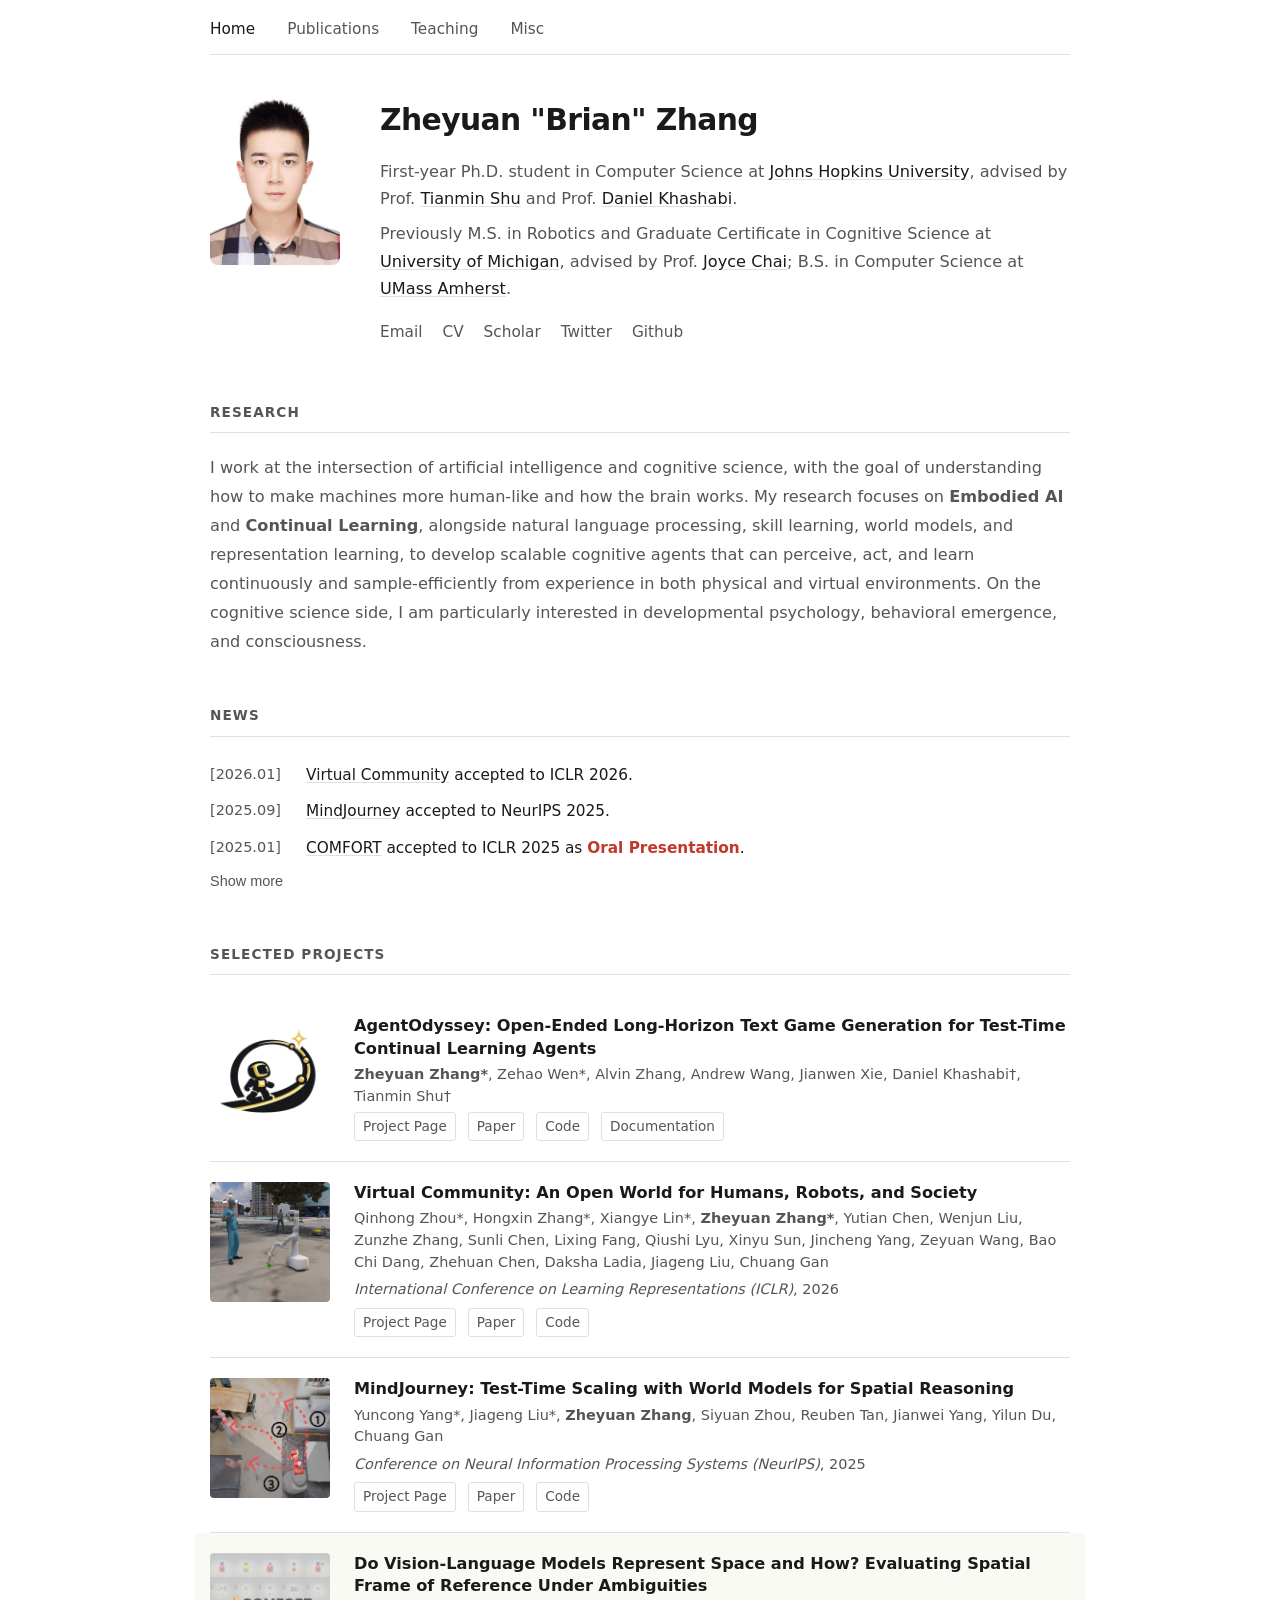
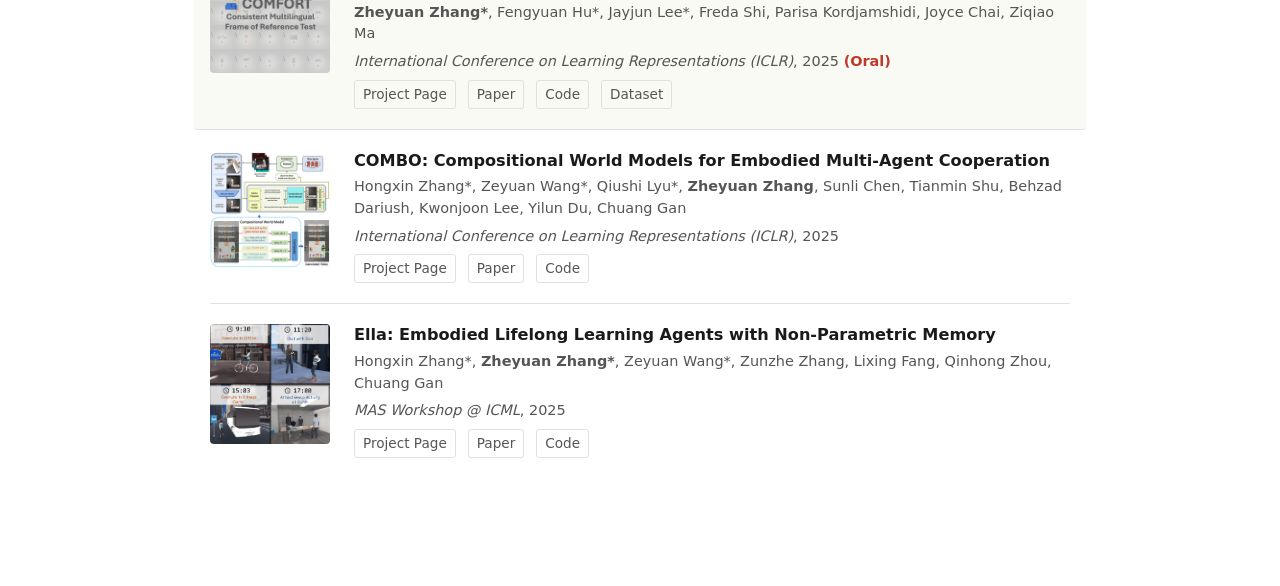
==== index.html @ 7dddff92 "minor" ====
<!DOCTYPE html>
<html lang="en">
<head>
  <meta charset="UTF-8">
  <meta name="viewport" content="width=device-width, initial-scale=1.0">
  <title>Zheyuan "Brian" Zhang</title>
  <meta name="author" content="Zheyuan Zhang">
  <link rel="stylesheet" href="stylesheet.css">
  <link rel="icon" href="data:,">
  <link rel="stylesheet" href="https://cdnjs.cloudflare.com/ajax/libs/font-awesome/6.0.0-beta3/css/all.min.css">
</head>
<body>
  <div class="container">
    <nav class="nav">
      <a href="index.html" class="active">Home</a>
      <a href="publications.html">Publications</a>
      <a href="teaching.html">Teaching</a>
      <a href="misc.html">Misc</a>
    </nav>
    <header class="header">
      <a href="img/photo.jpg"><img src="img/photo.jpg" alt="Zheyuan Zhang" class="header-photo"></a>
      <div class="header-info">
        <h1>Zheyuan "Brian" Zhang</h1>
        <p>First-year Ph.D. student in Computer Science at <a href="https://www.jhu.edu/" target="blank">Johns Hopkins University</a>, advised by Prof. <a href="https://www.tshu.io/" target="blank">Tianmin Shu</a> and Prof. <a href="https://danielkhashabi.com/" target="blank">Daniel Khashabi</a>.</p>
        <p>Previously M.S. in Robotics and Graduate Certificate in Cognitive Science at <a href="https://umich.edu/" target="blank">University of Michigan</a>, advised by Prof. <a href="https://web.eecs.umich.edu/~chaijy/" target="blank">Joyce Chai</a>; B.S. in Computer Science at <a href="https://www.umass.edu/" target="blank">UMass Amherst</a>.</p>

        <div class="links">
          <a href="mailto:zzhan378@jhu.edu">Email</a>
          <a href="pdf/cv.pdf">CV</a>
          <a href="https://scholar.google.com/citations?user=hYMYxOQAAAAJ">Scholar</a>
          <a href="https://x.com/zheyuanzhang99">Twitter</a>
          <a href="https://github.com/cozheyuanzhangde">Github</a>
        </div>
      </div>
    </header>

    <section>
      <h2>Research</h2>
      <p class="research-statement">
        I work at the intersection of artificial intelligence and cognitive science, with the goal of understanding how to make machines more human-like and how the brain works. My research focuses on <strong>Embodied AI</strong> and <strong>Continual Learning</strong>, alongside natural language processing, skill learning, world models, and representation learning, to develop scalable cognitive agents that can perceive, act, and learn continuously and sample-efficiently from experience in both physical and virtual environments. On the cognitive science side, I am particularly interested in developmental psychology, behavioral emergence, and consciousness.
      </p>
    </section>

    <section>
      <h2>News</h2>
      <ul class="news-list">
        <li><span class="news-date">[2026.01]</span><span><a href="https://virtual-community-ai.github.io/">Virtual Community</a> accepted to ICLR 2026.</span></li>
        <li><span class="news-date">[2025.09]</span><span><a href="https://umass-embodied-agi.github.io/MindJourney/">MindJourney</a> accepted to NeurIPS 2025.</span></li>
        <li><span class="news-date">[2025.01]</span><span><a href="https://arxiv.org/abs/2410.17385">COMFORT</a> accepted to ICLR 2025 as <span style="color: #c0392b;"><strong>Oral Presentation</strong></span>.</span></li>
      </ul>
      <div id="hidden-news" style="display:none;">
        <ul class="news-list">
          <li><span class="news-date">[2025.08]</span><span><a href="https://arxiv.org/abs/2412.11927">One paper</a> accepted to EMNLP 2025.</span></li>
          <li><span class="news-date">[2025.03]</span><span>I will join <a href="https://www.jhu.edu/">Johns Hopkins University</a> in Fall 2025.</span></li>
          <li><span class="news-date">[2025.01]</span><span><a href="https://arxiv.org/abs/2404.10775">COMBO</a> accepted to ICLR 2025.</span></li>
          <li><span class="news-date">[2024.11]</span><span><a href="https://arxiv.org/abs/2410.18806">One paper</a> accepted to COLING 2025.</span></li>
          <li><span class="news-date">[2024.10]</span><span><a href="https://spatial-comfort.github.io/">COMFORT</a> accepted to Pluralistic Alignment Workshop @ NeurIPS 2024.</span></li>
          <li><span class="news-date">[2024.10]</span><span><a href="https://arxiv.org/abs/2311.17041">EILeV</a> accepted to Video-Language Models @ NeurIPS 2024.</span></li>
          <li><span class="news-date">[2024.09]</span><span><a href="https://arxiv.org/abs/2311.17041">EILeV</a> accepted to EMNLP 2024.</span></li>
          <li><span class="news-date">[2023.10]</span><span><a href="https://arxiv.org/abs/2310.18364">HAR</a> accepted to EMNLP 2023.</span></li>
        </ul>
      </div>
      <button class="toggle-btn" id="toggle-btn">Show more</button>
    </section>

    <section>
      <h2>Selected Projects</h2>

      <div class="pub">
        <img src="img/agentodyssey.jpg" alt="img_agentodyssey" class="pub-img">
        <div class="pub-info">
          <div class="pub-title"><a href="https://agentodyssey.github.io/">AgentOdyssey: Open-Ended Long-Horizon Text Game Generation for Test-Time Continual Learning Agents</a></div>
          <div class="pub-authors"><strong>Zheyuan Zhang*</strong>, Zehao Wen*, Alvin Zhang, Andrew Wang, Jianwen Xie, Daniel Khashabi†, Tianmin Shu†</div>
          <div class="pub-links">
            <a href="https://agentodyssey.github.io/">Project Page</a>
            <a href="https://agentodyssey.github.io/paper.pdf">Paper</a>
            <a href="https://github.com/agentodyssey/agentodyssey">Code</a>
            <a href="https://agentodyssey.github.io/docs">Documentation</a>
          </div>
        </div>
      </div>

      <div class="pub">
        <img src="img/vico.png" alt="img_vico" class="pub-img">
        <div class="pub-info">
          <div class="pub-title"><a href="https://virtual-community-ai.github.io/">Virtual Community: An Open World for Humans, Robots, and Society</a></div>
          <div class="pub-authors">Qinhong Zhou*, Hongxin Zhang*, Xiangye Lin*, <strong>Zheyuan Zhang*</strong>, Yutian Chen, Wenjun Liu, Zunzhe Zhang, Sunli Chen, Lixing Fang, Qiushi Lyu, Xinyu Sun, Jincheng Yang, Zeyuan Wang, Bao Chi Dang, Zhehuan Chen, Daksha Ladia, Jiageng Liu, Chuang Gan</div>
          <div class="pub-venue"><em>International Conference on Learning Representations (ICLR)</em>, 2026</div>
          <div class="pub-links">
            <a href="https://virtual-community-ai.github.io/">Project Page</a>
            <a href="https://arxiv.org/abs/2508.14893">Paper</a>
            <a href="https://github.com/UMass-Embodied-AGI/Virtual-Community">Code</a>
          </div>
        </div>
      </div>

      <div class="pub">
        <img src="img/mindjourney.png" alt="img_mindjourney" class="pub-img">
        <div class="pub-info">
          <div class="pub-title"><a href="https://umass-embodied-agi.github.io/MindJourney/">MindJourney: Test-Time Scaling with World Models for Spatial Reasoning</a></div>
          <div class="pub-authors">Yuncong Yang*, Jiageng Liu*, <strong>Zheyuan Zhang</strong>, Siyuan Zhou, Reuben Tan, Jianwei Yang, Yilun Du, Chuang Gan</div>
          <div class="pub-venue"><em>Conference on Neural Information Processing Systems (NeurIPS)</em>, 2025</div>
          <div class="pub-links">
            <a href="https://umass-embodied-agi.github.io/MindJourney/">Project Page</a>
            <a href="https://arxiv.org/abs/2507.12508">Paper</a>
            <a href="https://github.com/UMass-Embodied-AGI/MindJourney">Code</a>
          </div>
        </div>
      </div>

      <div class="pub highlight">
        <img src="img/comfort.jpg" alt="img_comfort" class="pub-img">
        <div class="pub-info">
          <div class="pub-title"><a href="https://spatial-comfort.github.io/">Do Vision-Language Models Represent Space and How? Evaluating Spatial Frame of Reference Under Ambiguities</a></div>
          <div class="pub-authors"><strong>Zheyuan Zhang*</strong>, Fengyuan Hu*, Jayjun Lee*, Freda Shi, Parisa Kordjamshidi, Joyce Chai, Ziqiao Ma</div>
          <div class="pub-venue"><em>International Conference on Learning Representations (ICLR)</em>, 2025 <span class="award">(Oral)</span></div>
          <div class="pub-links">
            <a href="https://spatial-comfort.github.io/">Project Page</a>
            <a href="https://arxiv.org/abs/2410.17385">Paper</a>
            <a href="https://github.com/sled-group/COMFORT">Code</a>
            <a href="https://huggingface.co/datasets/sled-umich/COMFORT">Dataset</a>
          </div>
        </div>
      </div>

      <div class="pub">
        <img src="img/combo.jpg" alt="img_combo" class="pub-img">
        <div class="pub-info">
          <div class="pub-title"><a href="https://umass-embodied-agi.github.io/COMBO/">COMBO: Compositional World Models for Embodied Multi-Agent Cooperation</a></div>
          <div class="pub-authors">Hongxin Zhang*, Zeyuan Wang*, Qiushi Lyu*, <strong>Zheyuan Zhang</strong>, Sunli Chen, Tianmin Shu, Behzad Dariush, Kwonjoon Lee, Yilun Du, Chuang Gan</div>
          <div class="pub-venue"><em>International Conference on Learning Representations (ICLR)</em>, 2025</div>
          <div class="pub-links">
            <a href="https://umass-embodied-agi.github.io/COMBO/">Project Page</a>
            <a href="https://arxiv.org/abs/2404.10775">Paper</a>
            <a href="https://github.com/UMass-Foundation-Model/COMBO">Code</a>
          </div>
        </div>
      </div>

      <div class="pub">
        <img src="img/ella.png" alt="img_ella" class="pub-img">
        <div class="pub-info">
          <div class="pub-title"><a href="https://umass-embodied-agi.github.io/Ella/">Ella: Embodied Lifelong Learning Agents with Non-Parametric Memory</a></div>
          <div class="pub-authors">Hongxin Zhang*, <strong>Zheyuan Zhang*</strong>, Zeyuan Wang*, Zunzhe Zhang, Lixing Fang, Qinhong Zhou, Chuang Gan</div>
          <div class="pub-venue"><em>MAS Workshop @ ICML</em>, 2025</div>
          <div class="pub-links">
            <a href="https://umass-embodied-agi.github.io/Ella/">Project Page</a>
            <a href="https://arxiv.org/abs/2506.24019">Paper</a>
            <a href="https://github.com/UMass-Embodied-AGI/Ella">Code</a>
          </div>
        </div>
      </div>
    </section>

  </div>

  <script>
    const toggleBtn = document.getElementById('toggle-btn');
    const hiddenNews = document.getElementById('hidden-news');
    let newsExpanded = false;

    toggleBtn.addEventListener('click', function() {
      newsExpanded = !newsExpanded;
      if (newsExpanded) {
        hiddenNews.style.display = 'block';
        toggleBtn.textContent = 'Show less';
      } else {
        hiddenNews.style.display = 'none';
        toggleBtn.textContent = 'Show more';
      }
    });
  </script>
</body>
</html>
---- stylesheet.css ----
:root {
  --text: #1a1a1a;
  --text-secondary: #555;
  --accent: #222;
  --link: #444;
  --link-hover: #000;
  --border: #e0e0e0;
  --bg: #fff;
  --highlight: #fafaf5;
  --max-width: 860px;
}

* {
  margin: 0;
  padding: 0;
  box-sizing: border-box;
}

html {
  font-size: 17px;
  -webkit-font-smoothing: antialiased;
}

body {
  font-family: system-ui, -apple-system, 'Segoe UI', Roboto, Helvetica, Arial, sans-serif, 'Apple Color Emoji', 'Segoe UI Emoji';
  color: var(--text);
  background: var(--bg);
  line-height: 1.7;
  padding: 0 24px;
}

.container {
  max-width: var(--max-width);
  margin: 0 auto;
  padding: 16px 0 60px;
}

/* Navigation */
.nav {
  display: flex;
  gap: 32px;
  margin-bottom: 40px;
  font-size: 0.9rem;
  border-bottom: 1px solid var(--border);
  padding-bottom: 12px;
}

.nav a {
  color: var(--text-secondary);
  text-decoration: none;
  transition: color 0.15s;
  font-weight: 500;
}

.nav a:hover {
  color: var(--link-hover);
}

.nav a.active {
  color: var(--text);
}

/* Header */
.header {
  display: flex;
  gap: 40px;
  align-items: flex-start;
  margin-bottom: 56px;
  justify-content: space-between;
}

.header-photo {
  width: 130px;
  height: 170px;
  border-radius: 8px;
  object-fit: cover;
  flex-shrink: 0;
  order: 2;
}

.header-info h1 {
  font-size: 1.75rem;
  font-weight: 600;
  letter-spacing: -0.02em;
  margin-bottom: 12px;
}

.header-info p {
  color: var(--text-secondary);
  font-size: 0.95rem;
  margin-bottom: 8px;
}

.header-info p a {
  color: var(--text);
  text-decoration: underline;
  text-decoration-color: var(--border);
  text-underline-offset: 2px;
}

.header-info p a:hover {
  text-decoration-color: var(--text);
}

.links {
  display: flex;
  gap: 20px;
  margin-top: 16px;
  font-size: 0.9rem;
  flex-wrap: wrap;
}

.links a {
  color: var(--text-secondary);
  text-decoration: none;
  transition: color 0.15s;
}

.links a:hover {
  color: var(--link-hover);
}

/* Sections */
section {
  margin-bottom: 48px;
}

section h2 {
  font-size: 0.8rem;
  font-weight: 600;
  text-transform: uppercase;
  letter-spacing: 0.08em;
  color: var(--text-secondary);
  margin-bottom: 20px;
  padding-bottom: 8px;
  border-bottom: 1px solid var(--border);
}

/* Research statement */
.research-statement {
  font-size: 0.95rem;
  color: var(--text-secondary);
  line-height: 1.8;
}

.research-statement a {
  color: var(--text);
  text-decoration: underline;
  text-decoration-color: var(--border);
  text-underline-offset: 2px;
}

.research-statement a:hover {
  text-decoration-color: var(--text);
}

.collaborators {
  margin-top: 12px;
  font-size: 0.9rem;
  color: var(--text-secondary);
}

.collaborators a {
  color: var(--text);
  text-decoration: underline;
  text-decoration-color: var(--border);
  text-underline-offset: 2px;
}

.collaborators a:hover {
  text-decoration-color: var(--text);
}

/* Note */
.note {
  font-size: 0.85rem;
  color: var(--text-secondary);
  margin-bottom: 16px;
}

/* News */
.news-list {
  list-style: none;
}

.news-list li {
  display: flex;
  gap: 16px;
  padding: 6px 0;
  font-size: 0.9rem;
  line-height: 1.6;
}

.news-date {
  color: var(--text-secondary);
  flex-shrink: 0;
  width: 80px;
  font-variant-numeric: tabular-nums;
  font-size: 0.85rem;
}

.news-list a {
  color: var(--text);
  text-decoration: underline;
  text-decoration-color: var(--border);
  text-underline-offset: 2px;
}

.news-list a:hover {
  text-decoration-color: var(--text);
}

/* Publications */
.pub {
  display: flex;
  gap: 24px;
  padding: 20px 0;
  border-bottom: 1px solid var(--border);
}

.pub:last-child {
  border-bottom: none;
}

.pub.highlight {
  background: var(--highlight);
  margin: 0 -16px;
  padding: 20px 16px;
  border-radius: 4px;
}

.pub-img {
  width: 120px;
  height: 120px;
  object-fit: cover;
  border-radius: 4px;
  flex-shrink: 0;
}

.pub-info {
  flex: 1;
  min-width: 0;
}

.pub-title {
  font-weight: 600;
  font-size: 0.95rem;
  line-height: 1.4;
  margin-bottom: 4px;
}

.pub-title a {
  color: var(--text);
  text-decoration: none;
}

.pub-title a:hover {
  text-decoration: underline;
}

.pub-authors {
  font-size: 0.85rem;
  color: var(--text-secondary);
  margin-bottom: 4px;
  line-height: 1.5;
}

.pub-venue {
  font-size: 0.85rem;
  color: var(--text-secondary);
  margin-bottom: 6px;
}

.pub-venue .award {
  color: #c0392b;
  font-style: normal;
  font-weight: 600;
}

.pub-links {
  display: flex;
  gap: 12px;
  font-size: 0.8rem;
  flex-wrap: wrap;
}

.pub-links a {
  color: var(--text-secondary);
  text-decoration: none;
  padding: 2px 8px;
  border: 1px solid var(--border);
  border-radius: 3px;
  transition: all 0.15s;
}

.pub-links a:hover {
  color: var(--text);
  border-color: var(--text-secondary);
}

/* Teaching & Service */
.teaching-item {
  font-size: 0.9rem;
  color: var(--text-secondary);
  margin-bottom: 12px;
  line-height: 1.6;
}

.teaching-item .pub {
  border-bottom: none;
}

.teaching-item p {
  font-size: 0.9rem;
  color: var(--text-secondary);
  margin-bottom: 4px;
}

.teaching-item p a {
  color: var(--text);
  text-decoration: underline;
  text-decoration-color: var(--border);
  text-underline-offset: 2px;
}

.teaching-item p a:hover {
  text-decoration-color: var(--text);
}

.service-item {
  font-size: 0.9rem;
  color: var(--text-secondary);
  margin-bottom: 12px;
  line-height: 1.6;
}

.service-item ul {
  list-style: none;
}

.service-item li {
  padding: 3px 0;
}

/* Toggle */
.toggle-btn {
  background: none;
  border: none;
  color: var(--text-secondary);
  font-size: 0.85rem;
  cursor: pointer;
  padding: 4px 0;
  transition: color 0.15s;
}

.toggle-btn:hover {
  color: var(--text);
}

/* Misc */
.misc-list {
  list-style: none;
  font-size: 0.9rem;
  color: var(--text-secondary);
}

.misc-list li {
  padding: 3px 0;
}

/* Footer */
footer {
  margin-top: 48px;
  padding-top: 24px;
  border-top: 1px solid var(--border);
  font-size: 0.8rem;
  color: var(--text-secondary);
}

footer a {
  color: var(--text-secondary);
  text-decoration: underline;
  text-decoration-color: var(--border);
  text-underline-offset: 2px;
}

footer a:hover {
  text-decoration-color: var(--text);
}

/* Responsive */
@media (max-width: 600px) {
  .header {
    flex-direction: row;
    align-items: flex-start;
    text-align: left;
    gap: 16px;
  }

  .header-photo {
    width: 100px;
    height: 130px;
  }

  .links {
    justify-content: flex-start;
  }

  .pub {
    flex-direction: column;
    gap: 12px;
  }

  .pub-img {
    width: 160px;
    height: 160px;
    align-self: center;
  }

  .nav {
    gap: 20px;
    font-size: 0.85rem;
  }

  .container {
    padding: 40px 0 40px;
  }
}
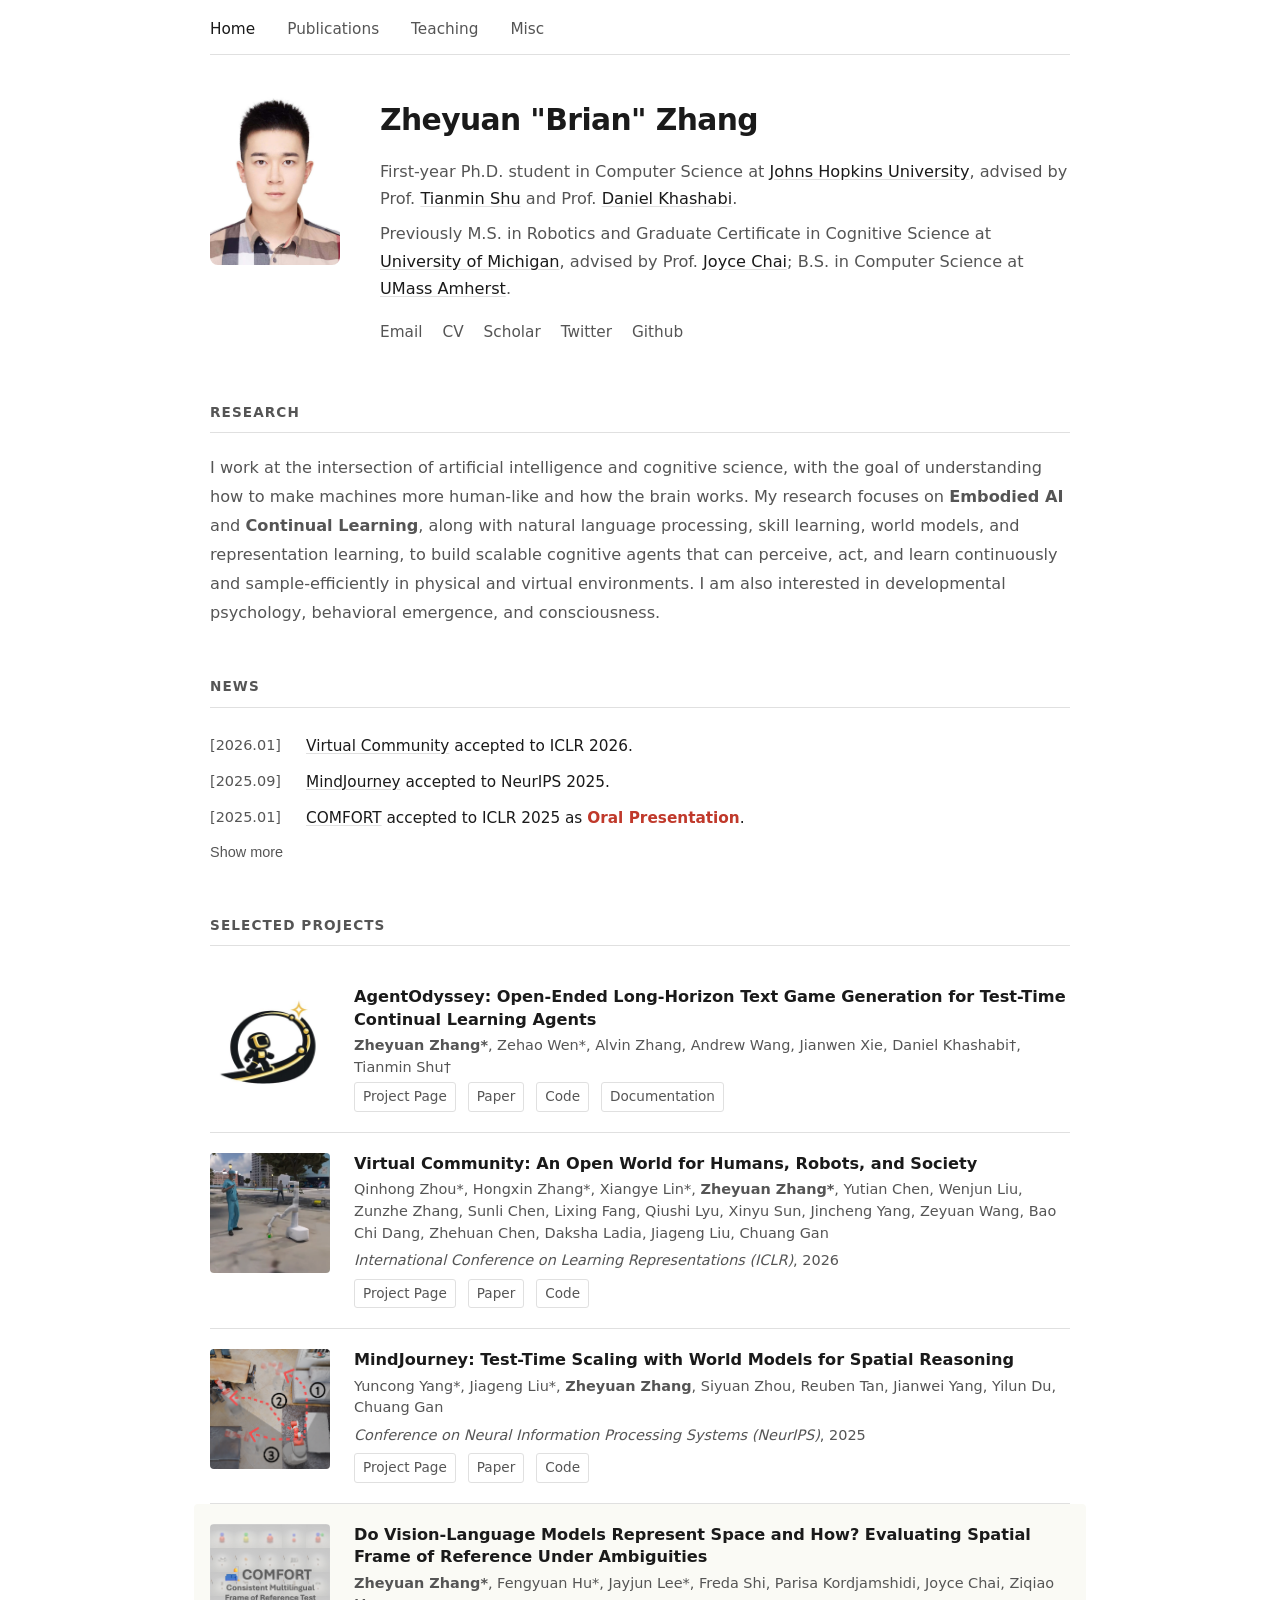
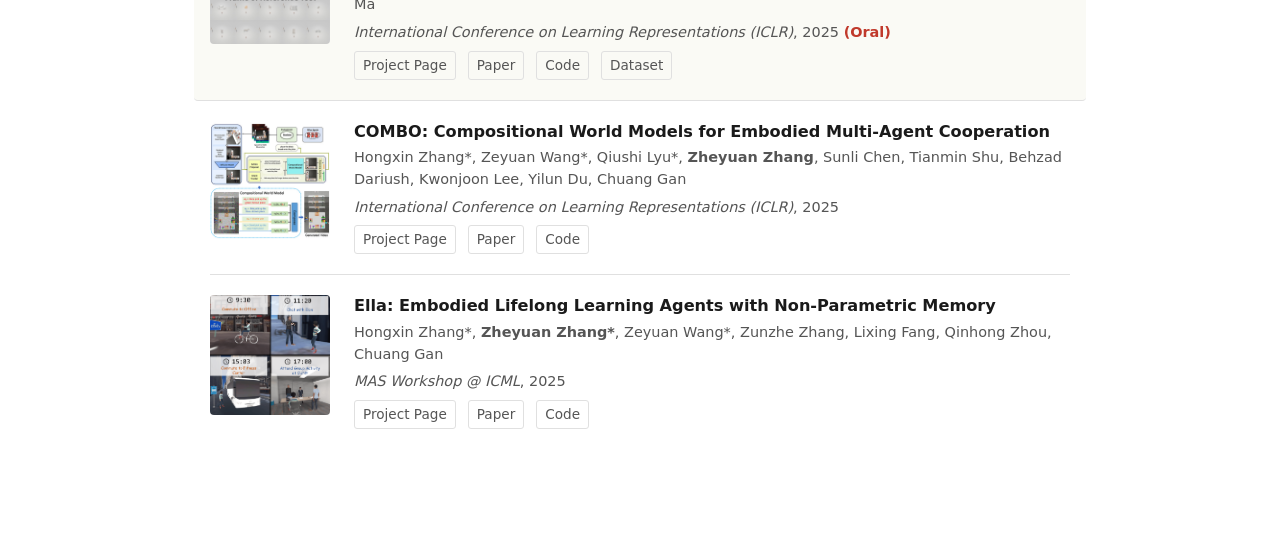
==== commit 4ca0608a: "minor" ====
--- a/index.html
+++ b/index.html
@@ -37,7 +37,7 @@
     <section>
       <h2>Research</h2>
       <p class="research-statement">
-        I work at the intersection of artificial intelligence and cognitive science, with the goal of understanding how to make machines more human-like and how the brain works. My research focuses on <strong>Embodied AI</strong> and <strong>Continual Learning</strong>, alongside natural language processing, skill learning, world models, and representation learning, to develop scalable cognitive agents that can perceive, act, and learn continuously and sample-efficiently from experience in both physical and virtual environments. On the cognitive science side, I am particularly interested in developmental psychology, behavioral emergence, and consciousness.
+        I work at the intersection of artificial intelligence and cognitive science, with the goal of understanding how to make machines more human-like and how the brain works. My research focuses on <strong>Embodied AI</strong> and <strong>Continual Learning</strong>, along with natural language processing, skill learning, world models, and representation learning, to build scalable cognitive agents that can perceive, act, and learn continuously and sample-efficiently in physical and virtual environments. I am also interested in developmental psychology, behavioral emergence, and consciousness.
       </p>
     </section>
 
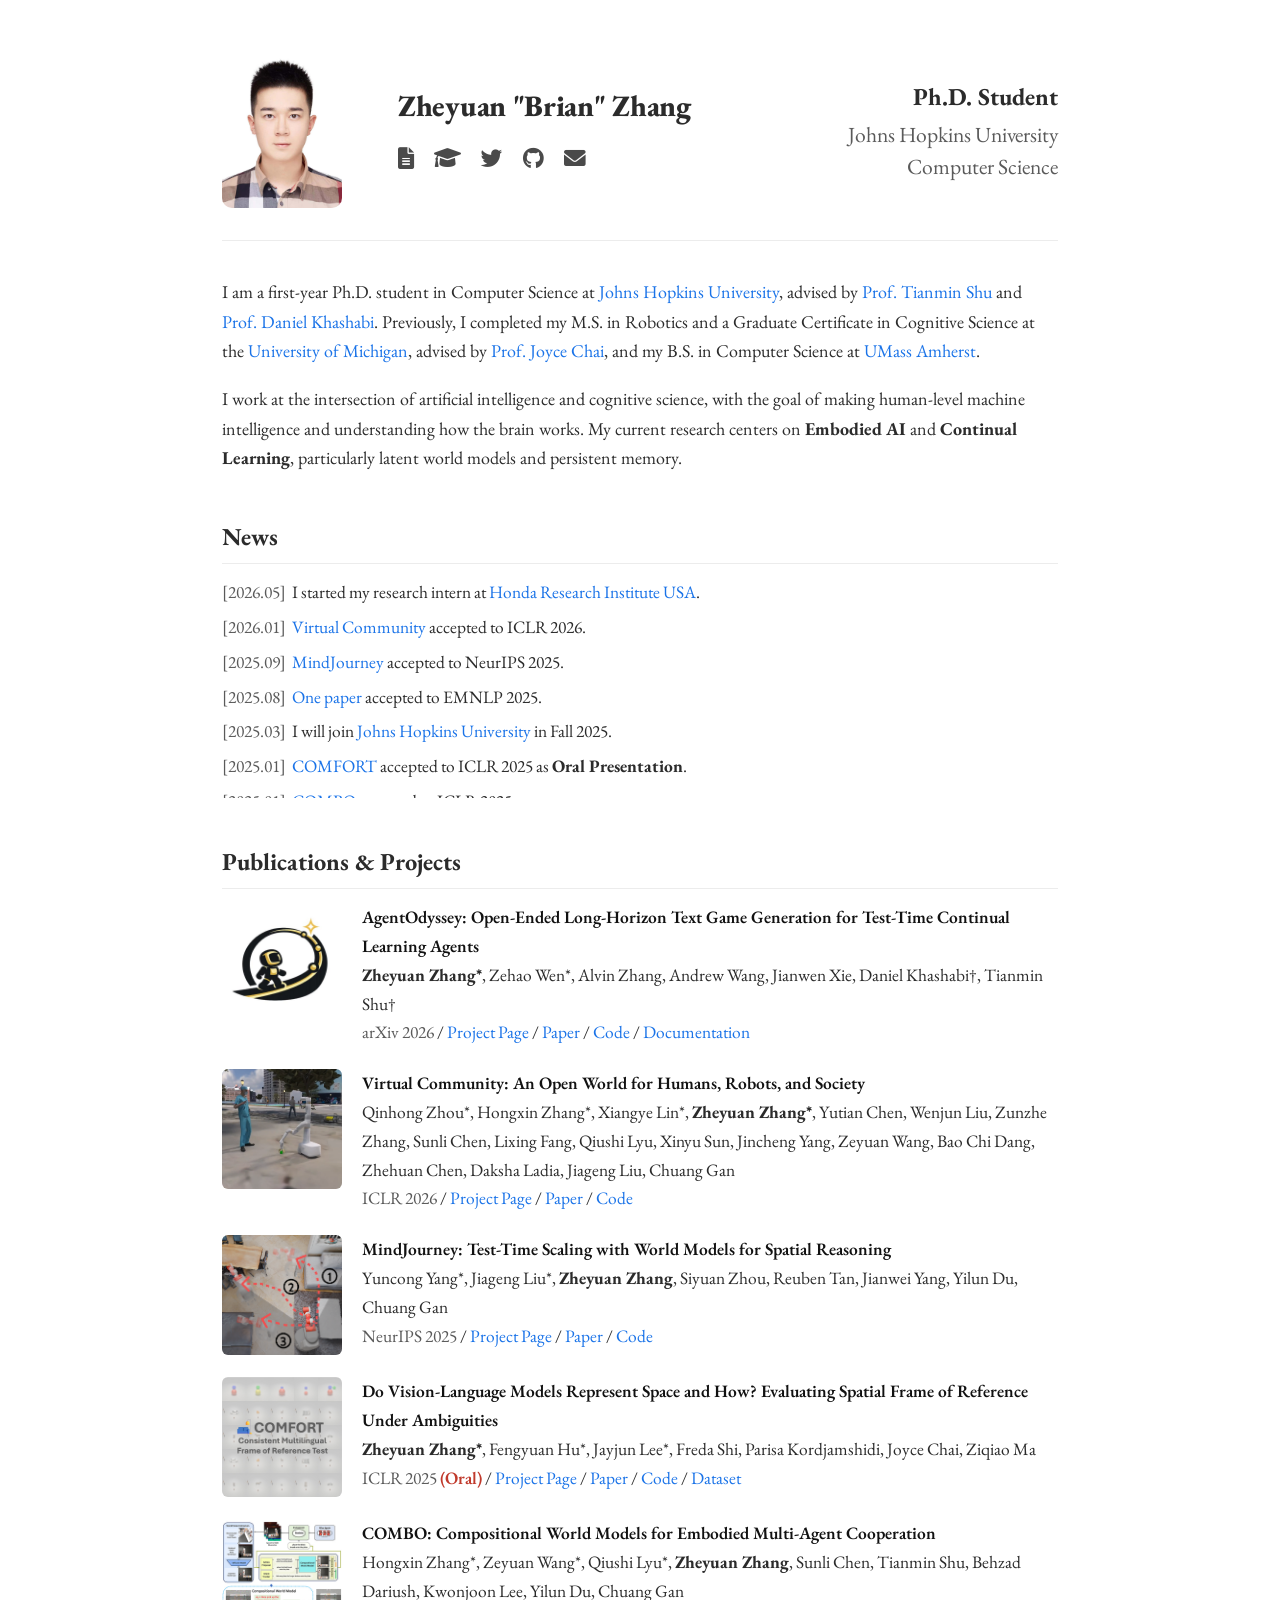
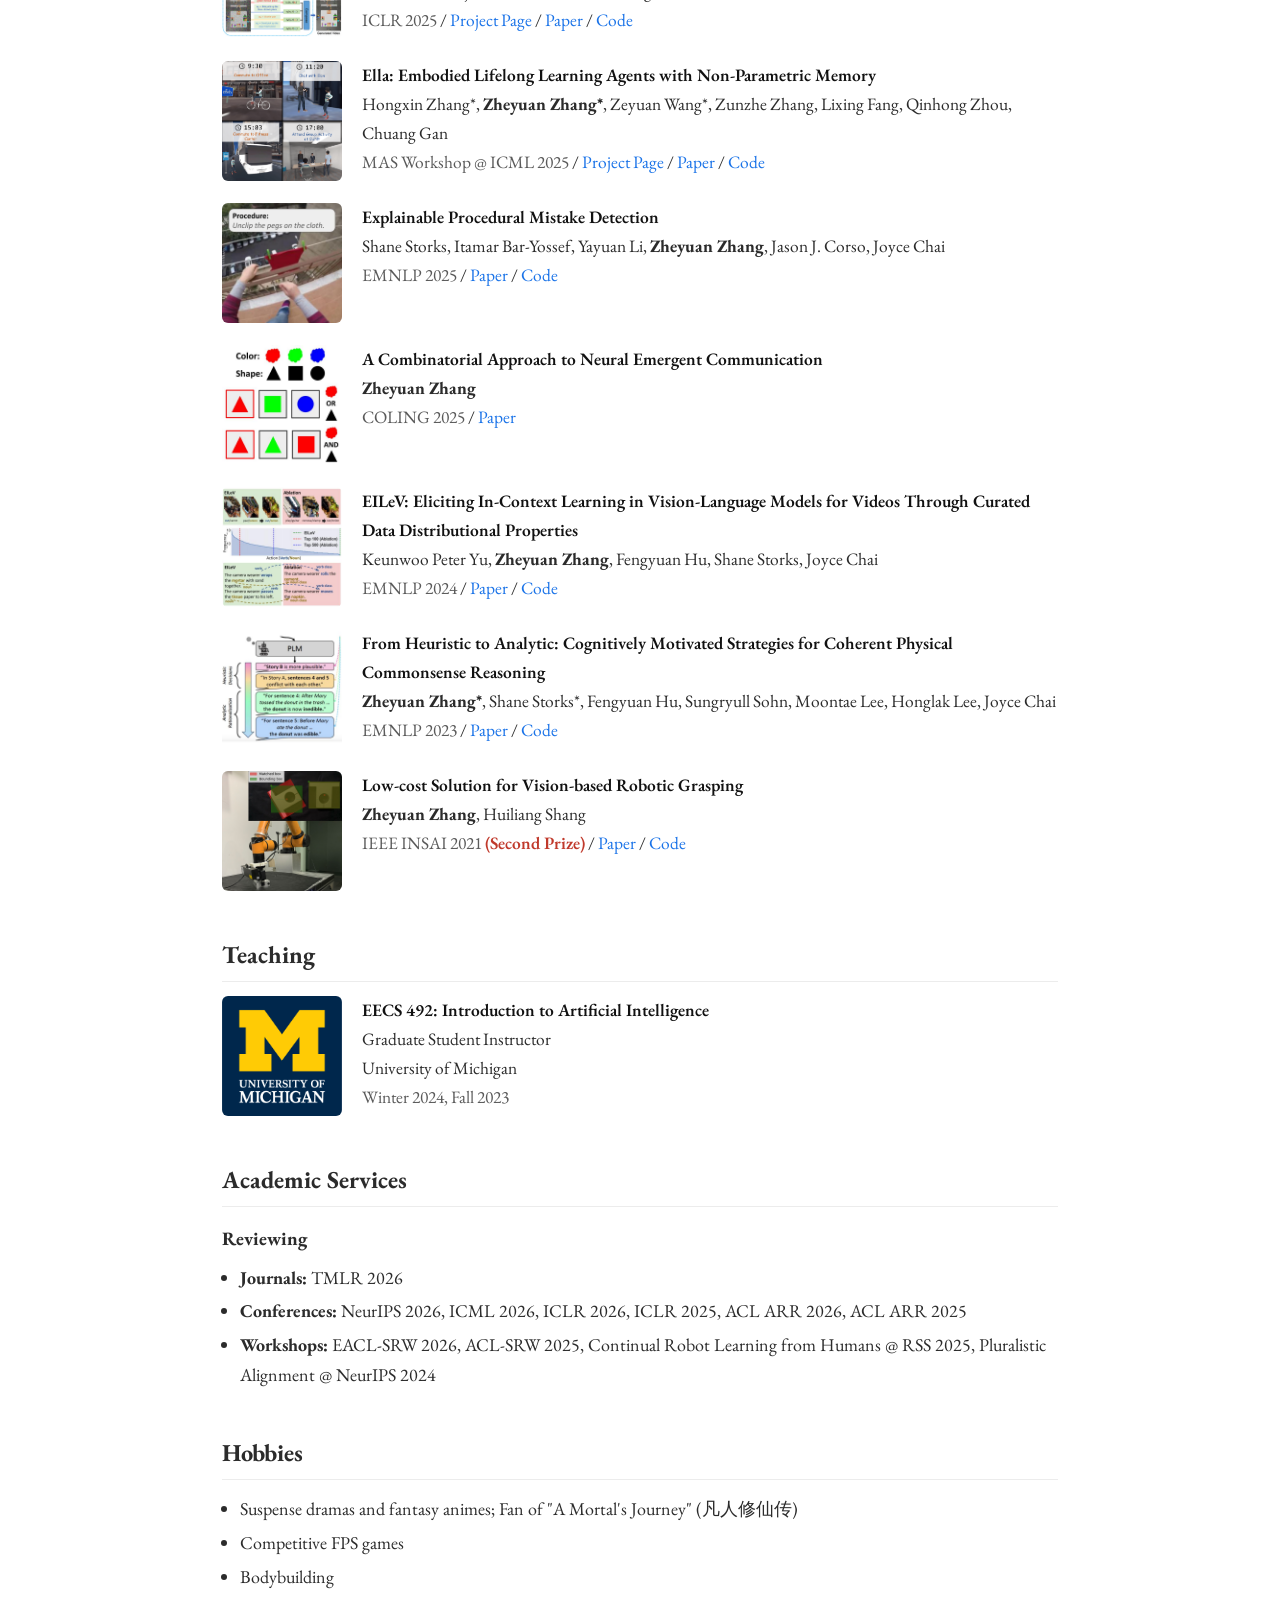
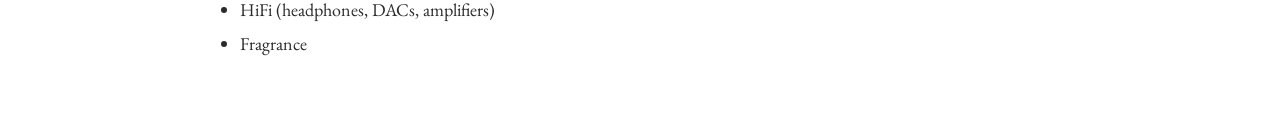
==== commit 13066d97: "update style" ====
--- a/index.html
+++ b/index.html
@@ -5,170 +5,180 @@
   <meta name="viewport" content="width=device-width, initial-scale=1.0">
   <title>Zheyuan "Brian" Zhang</title>
   <meta name="author" content="Zheyuan Zhang">
+  <link rel="preconnect" href="https://fonts.googleapis.com">
+  <link rel="preconnect" href="https://fonts.gstatic.com" crossorigin>
+  <link href="https://fonts.googleapis.com/css2?family=EB+Garamond:ital,wght@0,400;0,500;0,600;0,700;1,400&family=Crimson+Text:ital,wght@0,400;0,600;1,400&display=swap" rel="stylesheet">
+  <link rel="stylesheet" href="https://cdnjs.cloudflare.com/ajax/libs/font-awesome/6.0.0-beta3/css/all.min.css">
   <link rel="stylesheet" href="stylesheet.css">
   <link rel="icon" href="data:,">
-  <link rel="stylesheet" href="https://cdnjs.cloudflare.com/ajax/libs/font-awesome/6.0.0-beta3/css/all.min.css">
 </head>
 <body>
-  <div class="container">
-    <nav class="nav">
-      <a href="index.html" class="active">Home</a>
-      <a href="publications.html">Publications</a>
-      <a href="teaching.html">Teaching</a>
-      <a href="misc.html">Misc</a>
-    </nav>
-    <header class="header">
-      <a href="img/photo.jpg"><img src="img/photo.jpg" alt="Zheyuan Zhang" class="header-photo"></a>
-      <div class="header-info">
-        <h1>Zheyuan "Brian" Zhang</h1>
-        <p>First-year Ph.D. student in Computer Science at <a href="https://www.jhu.edu/" target="blank">Johns Hopkins University</a>, advised by Prof. <a href="https://www.tshu.io/" target="blank">Tianmin Shu</a> and Prof. <a href="https://danielkhashabi.com/" target="blank">Daniel Khashabi</a>.</p>
-        <p>Previously M.S. in Robotics and Graduate Certificate in Cognitive Science at <a href="https://umich.edu/" target="blank">University of Michigan</a>, advised by Prof. <a href="https://web.eecs.umich.edu/~chaijy/" target="blank">Joyce Chai</a>; B.S. in Computer Science at <a href="https://www.umass.edu/" target="blank">UMass Amherst</a>.</p>
 
-        <div class="links">
-          <a href="mailto:zzhan378@jhu.edu">Email</a>
-          <a href="pdf/cv.pdf">CV</a>
-          <a href="https://scholar.google.com/citations?user=hYMYxOQAAAAJ">Scholar</a>
-          <a href="https://x.com/zheyuanzhang99">Twitter</a>
-          <a href="https://github.com/cozheyuanzhangde">Github</a>
-        </div>
+  <header class="header">
+    <img class="photo" src="img/photo.jpg" alt="Zheyuan Zhang">
+
+    <div class="middle">
+      <div class="name">Zheyuan "Brian" Zhang</div>
+      <div class="icons">
+        <a href="pdf/cv.pdf" title="CV" aria-label="CV"><i class="fa-solid fa-file-lines"></i></a>
+        <a href="https://scholar.google.com/citations?user=hYMYxOQAAAAJ" title="Google Scholar" aria-label="Google Scholar"><i class="fa-solid fa-graduation-cap"></i></a>
+        <a href="https://x.com/zheyuanzhang99" title="Twitter" aria-label="Twitter"><i class="fa-brands fa-twitter"></i></a>
+        <a href="https://github.com/cozheyuanzhangde" title="GitHub" aria-label="GitHub"><i class="fa-brands fa-github"></i></a>
+        <a href="mailto:zzhan378@jhu.edu" title="Email" aria-label="Email"><i class="fa-solid fa-envelope"></i></a>
       </div>
-    </header>
+    </div>
 
-    <section>
-      <h2>Research</h2>
-      <p class="research-statement">
-        I work at the intersection of artificial intelligence and cognitive science, with the goal of understanding how to make machines more human-like and how the brain works. My research focuses on <strong>Embodied AI</strong> and <strong>Continual Learning</strong>, along with natural language processing, skill learning, world models, and representation learning, to build scalable cognitive agents that can perceive, act, and learn continuously and sample-efficiently in physical and virtual environments. I am also interested in developmental psychology, behavioral emergence, and consciousness.
-      </p>
-    </section>
+    <div class="right">
+      <div class="role">Ph.D. Student</div>
+      <div class="affil">Johns Hopkins University</div>
+      <div class="affil">Computer Science</div>
+    </div>
+  </header>
 
-    <section>
-      <h2>News</h2>
-      <ul class="news-list">
-        <li><span class="news-date">[2026.01]</span><span><a href="https://virtual-community-ai.github.io/">Virtual Community</a> accepted to ICLR 2026.</span></li>
-        <li><span class="news-date">[2025.09]</span><span><a href="https://umass-embodied-agi.github.io/MindJourney/">MindJourney</a> accepted to NeurIPS 2025.</span></li>
-        <li><span class="news-date">[2025.01]</span><span><a href="https://arxiv.org/abs/2410.17385">COMFORT</a> accepted to ICLR 2025 as <span style="color: #c0392b;"><strong>Oral Presentation</strong></span>.</span></li>
-      </ul>
-      <div id="hidden-news" style="display:none;">
-        <ul class="news-list">
-          <li><span class="news-date">[2025.08]</span><span><a href="https://arxiv.org/abs/2412.11927">One paper</a> accepted to EMNLP 2025.</span></li>
-          <li><span class="news-date">[2025.03]</span><span>I will join <a href="https://www.jhu.edu/">Johns Hopkins University</a> in Fall 2025.</span></li>
-          <li><span class="news-date">[2025.01]</span><span><a href="https://arxiv.org/abs/2404.10775">COMBO</a> accepted to ICLR 2025.</span></li>
-          <li><span class="news-date">[2024.11]</span><span><a href="https://arxiv.org/abs/2410.18806">One paper</a> accepted to COLING 2025.</span></li>
-          <li><span class="news-date">[2024.10]</span><span><a href="https://spatial-comfort.github.io/">COMFORT</a> accepted to Pluralistic Alignment Workshop @ NeurIPS 2024.</span></li>
-          <li><span class="news-date">[2024.10]</span><span><a href="https://arxiv.org/abs/2311.17041">EILeV</a> accepted to Video-Language Models @ NeurIPS 2024.</span></li>
-          <li><span class="news-date">[2024.09]</span><span><a href="https://arxiv.org/abs/2311.17041">EILeV</a> accepted to EMNLP 2024.</span></li>
-          <li><span class="news-date">[2023.10]</span><span><a href="https://arxiv.org/abs/2310.18364">HAR</a> accepted to EMNLP 2023.</span></li>
-        </ul>
-      </div>
-      <button class="toggle-btn" id="toggle-btn">Show more</button>
-    </section>
+  <section class="bio">
+    <p>I am a first-year Ph.D. student in Computer Science at <a href="https://www.jhu.edu/">Johns Hopkins University</a>, advised by <a href="https://www.tshu.io/">Prof. Tianmin Shu</a> and <a href="https://danielkhashabi.com/">Prof. Daniel Khashabi</a>. Previously, I completed my M.S. in Robotics and a Graduate Certificate in Cognitive Science at the <a href="https://umich.edu/">University of Michigan</a>, advised by <a href="https://web.eecs.umich.edu/~chaijy/">Prof. Joyce Chai</a>, and my B.S. in Computer Science at <a href="https://www.umass.edu/">UMass Amherst</a>.</p>
 
-    <section>
-      <h2>Selected Projects</h2>
+    <p>I work at the intersection of artificial intelligence and cognitive science, with the goal of making human-level machine intelligence and understanding how the brain works. My current research centers on <strong>Embodied AI</strong> and <strong>Continual Learning</strong>, particularly latent world models and persistent memory.</p>
 
-      <div class="pub">
-        <img src="img/agentodyssey.jpg" alt="img_agentodyssey" class="pub-img">
-        <div class="pub-info">
-          <div class="pub-title"><a href="https://agentodyssey.github.io/">AgentOdyssey: Open-Ended Long-Horizon Text Game Generation for Test-Time Continual Learning Agents</a></div>
-          <div class="pub-authors"><strong>Zheyuan Zhang*</strong>, Zehao Wen*, Alvin Zhang, Andrew Wang, Jianwen Xie, Daniel Khashabi†, Tianmin Shu†</div>
-          <div class="pub-links">
-            <a href="https://agentodyssey.github.io/">Project Page</a>
-            <a href="https://agentodyssey.github.io/paper.pdf">Paper</a>
-            <a href="https://github.com/agentodyssey/agentodyssey">Code</a>
-            <a href="https://agentodyssey.github.io/docs">Documentation</a>
-          </div>
-        </div>
-      </div>
+  </section>
 
-      <div class="pub">
-        <img src="img/vico.png" alt="img_vico" class="pub-img">
-        <div class="pub-info">
-          <div class="pub-title"><a href="https://virtual-community-ai.github.io/">Virtual Community: An Open World for Humans, Robots, and Society</a></div>
-          <div class="pub-authors">Qinhong Zhou*, Hongxin Zhang*, Xiangye Lin*, <strong>Zheyuan Zhang*</strong>, Yutian Chen, Wenjun Liu, Zunzhe Zhang, Sunli Chen, Lixing Fang, Qiushi Lyu, Xinyu Sun, Jincheng Yang, Zeyuan Wang, Bao Chi Dang, Zhehuan Chen, Daksha Ladia, Jiageng Liu, Chuang Gan</div>
-          <div class="pub-venue"><em>International Conference on Learning Representations (ICLR)</em>, 2026</div>
-          <div class="pub-links">
-            <a href="https://virtual-community-ai.github.io/">Project Page</a>
-            <a href="https://arxiv.org/abs/2508.14893">Paper</a>
-            <a href="https://github.com/UMass-Embodied-AGI/Virtual-Community">Code</a>
-          </div>
-        </div>
-      </div>
-
-      <div class="pub">
-        <img src="img/mindjourney.png" alt="img_mindjourney" class="pub-img">
-        <div class="pub-info">
-          <div class="pub-title"><a href="https://umass-embodied-agi.github.io/MindJourney/">MindJourney: Test-Time Scaling with World Models for Spatial Reasoning</a></div>
-          <div class="pub-authors">Yuncong Yang*, Jiageng Liu*, <strong>Zheyuan Zhang</strong>, Siyuan Zhou, Reuben Tan, Jianwei Yang, Yilun Du, Chuang Gan</div>
-          <div class="pub-venue"><em>Conference on Neural Information Processing Systems (NeurIPS)</em>, 2025</div>
-          <div class="pub-links">
-            <a href="https://umass-embodied-agi.github.io/MindJourney/">Project Page</a>
-            <a href="https://arxiv.org/abs/2507.12508">Paper</a>
-            <a href="https://github.com/UMass-Embodied-AGI/MindJourney">Code</a>
-          </div>
-        </div>
-      </div>
-
-      <div class="pub highlight">
-        <img src="img/comfort.jpg" alt="img_comfort" class="pub-img">
-        <div class="pub-info">
-          <div class="pub-title"><a href="https://spatial-comfort.github.io/">Do Vision-Language Models Represent Space and How? Evaluating Spatial Frame of Reference Under Ambiguities</a></div>
-          <div class="pub-authors"><strong>Zheyuan Zhang*</strong>, Fengyuan Hu*, Jayjun Lee*, Freda Shi, Parisa Kordjamshidi, Joyce Chai, Ziqiao Ma</div>
-          <div class="pub-venue"><em>International Conference on Learning Representations (ICLR)</em>, 2025 <span class="award">(Oral)</span></div>
-          <div class="pub-links">
-            <a href="https://spatial-comfort.github.io/">Project Page</a>
-            <a href="https://arxiv.org/abs/2410.17385">Paper</a>
-            <a href="https://github.com/sled-group/COMFORT">Code</a>
-            <a href="https://huggingface.co/datasets/sled-umich/COMFORT">Dataset</a>
-          </div>
-        </div>
-      </div>
-
-      <div class="pub">
-        <img src="img/combo.jpg" alt="img_combo" class="pub-img">
-        <div class="pub-info">
-          <div class="pub-title"><a href="https://umass-embodied-agi.github.io/COMBO/">COMBO: Compositional World Models for Embodied Multi-Agent Cooperation</a></div>
-          <div class="pub-authors">Hongxin Zhang*, Zeyuan Wang*, Qiushi Lyu*, <strong>Zheyuan Zhang</strong>, Sunli Chen, Tianmin Shu, Behzad Dariush, Kwonjoon Lee, Yilun Du, Chuang Gan</div>
-          <div class="pub-venue"><em>International Conference on Learning Representations (ICLR)</em>, 2025</div>
-          <div class="pub-links">
-            <a href="https://umass-embodied-agi.github.io/COMBO/">Project Page</a>
-            <a href="https://arxiv.org/abs/2404.10775">Paper</a>
-            <a href="https://github.com/UMass-Foundation-Model/COMBO">Code</a>
-          </div>
-        </div>
-      </div>
-
-      <div class="pub">
-        <img src="img/ella.png" alt="img_ella" class="pub-img">
-        <div class="pub-info">
-          <div class="pub-title"><a href="https://umass-embodied-agi.github.io/Ella/">Ella: Embodied Lifelong Learning Agents with Non-Parametric Memory</a></div>
-          <div class="pub-authors">Hongxin Zhang*, <strong>Zheyuan Zhang*</strong>, Zeyuan Wang*, Zunzhe Zhang, Lixing Fang, Qinhong Zhou, Chuang Gan</div>
-          <div class="pub-venue"><em>MAS Workshop @ ICML</em>, 2025</div>
-          <div class="pub-links">
-            <a href="https://umass-embodied-agi.github.io/Ella/">Project Page</a>
-            <a href="https://arxiv.org/abs/2506.24019">Paper</a>
-            <a href="https://github.com/UMass-Embodied-AGI/Ella">Code</a>
-          </div>
-        </div>
-      </div>
-    </section>
-
+  <h2>News</h2>
+  <div class="news news-scroll">
+    <div class="item"><span class="date">[2026.05]</span>I started my research intern at <a href="https://usa.honda-ri.com/">Honda Research Institute USA</a>.</div>
+    <div class="item"><span class="date">[2026.01]</span><a href="https://virtual-community-ai.github.io/">Virtual Community</a> accepted to ICLR 2026.</div>
+    <div class="item"><span class="date">[2025.09]</span><a href="https://umass-embodied-agi.github.io/MindJourney/">MindJourney</a> accepted to NeurIPS 2025.</div>
+    <div class="item"><span class="date">[2025.08]</span><a href="https://arxiv.org/abs/2412.11927">One paper</a> accepted to EMNLP 2025.</div>
+    <div class="item"><span class="date">[2025.03]</span>I will join <a href="https://www.jhu.edu/">Johns Hopkins University</a> in Fall 2025.</div>
+    <div class="item"><span class="date">[2025.01]</span><a href="https://arxiv.org/abs/2410.17385">COMFORT</a> accepted to ICLR 2025 as <span class="award"><strong>Oral Presentation</strong></span>.</div>
+    <div class="item"><span class="date">[2025.01]</span><a href="https://arxiv.org/abs/2404.10775">COMBO</a> accepted to ICLR 2025.</div>
+    <div class="item"><span class="date">[2024.11]</span><a href="https://arxiv.org/abs/2410.18806">One paper</a> accepted to COLING 2025.</div>
+    <div class="item"><span class="date">[2024.10]</span><a href="https://spatial-comfort.github.io/">COMFORT</a> accepted to Pluralistic Alignment Workshop @ NeurIPS 2024.</div>
+    <div class="item"><span class="date">[2024.10]</span><a href="https://arxiv.org/abs/2311.17041">EILeV</a> accepted to Video-Language Models @ NeurIPS 2024.</div>
+    <div class="item"><span class="date">[2024.09]</span><a href="https://arxiv.org/abs/2311.17041">EILeV</a> accepted to EMNLP 2024.</div>
+    <div class="item"><span class="date">[2023.10]</span><a href="https://arxiv.org/abs/2310.18364">HAR</a> accepted to EMNLP 2023.</div>
   </div>
 
-  <script>
-    const toggleBtn = document.getElementById('toggle-btn');
-    const hiddenNews = document.getElementById('hidden-news');
-    let newsExpanded = false;
+  <h2>Publications &amp; Projects</h2>
+  <div class="pubs">
+    <div class="pub">
+      <img class="pub-img" src="img/agentodyssey.jpg" alt="AgentOdyssey">
+      <div class="pub-info">
+        <div class="title">AgentOdyssey: Open-Ended Long-Horizon Text Game Generation for Test-Time Continual Learning Agents</div>
+        <span class="me">Zheyuan Zhang*</span>, Zehao Wen*, Alvin Zhang, Andrew Wang, Jianwen Xie, Daniel Khashabi†, Tianmin Shu†<br>
+        <span class="venue">arXiv 2026</span> / <a href="https://agentodyssey.github.io/">Project Page</a> / <a href="https://arxiv.org/abs/2606.24893">Paper</a> / <a href="https://github.com/agentodyssey/agentodyssey">Code</a> / <a href="https://agentodyssey.github.io/docs">Documentation</a>
+      </div>
+    </div>
+    <div class="pub">
+      <img class="pub-img" src="img/vico.png" alt="Virtual Community">
+      <div class="pub-info">
+        <div class="title">Virtual Community: An Open World for Humans, Robots, and Society</div>
+        Qinhong Zhou*, Hongxin Zhang*, Xiangye Lin*, <span class="me">Zheyuan Zhang*</span>, Yutian Chen, Wenjun Liu, Zunzhe Zhang, Sunli Chen, Lixing Fang, Qiushi Lyu, Xinyu Sun, Jincheng Yang, Zeyuan Wang, Bao Chi Dang, Zhehuan Chen, Daksha Ladia, Jiageng Liu, Chuang Gan<br>
+        <span class="venue">ICLR 2026</span> / <a href="https://virtual-community-ai.github.io/">Project Page</a> / <a href="https://arxiv.org/abs/2508.14893">Paper</a> / <a href="https://github.com/UMass-Embodied-AGI/Virtual-Community">Code</a>
+      </div>
+    </div>
+    <div class="pub">
+      <img class="pub-img" src="img/mindjourney.png" alt="MindJourney">
+      <div class="pub-info">
+        <div class="title">MindJourney: Test-Time Scaling with World Models for Spatial Reasoning</div>
+        Yuncong Yang*, Jiageng Liu*, <span class="me">Zheyuan Zhang</span>, Siyuan Zhou, Reuben Tan, Jianwei Yang, Yilun Du, Chuang Gan<br>
+        <span class="venue">NeurIPS 2025</span> / <a href="https://umass-embodied-agi.github.io/MindJourney/">Project Page</a> / <a href="https://arxiv.org/abs/2507.12508">Paper</a> / <a href="https://github.com/UMass-Embodied-AGI/MindJourney">Code</a>
+      </div>
+    </div>
+    <div class="pub">
+      <img class="pub-img" src="img/comfort.jpg" alt="COMFORT">
+      <div class="pub-info">
+        <div class="title">Do Vision-Language Models Represent Space and How? Evaluating Spatial Frame of Reference Under Ambiguities</div>
+        <span class="me">Zheyuan Zhang*</span>, Fengyuan Hu*, Jayjun Lee*, Freda Shi, Parisa Kordjamshidi, Joyce Chai, Ziqiao Ma<br>
+        <span class="venue">ICLR 2025</span> <span class="award">(Oral)</span> / <a href="https://spatial-comfort.github.io/">Project Page</a> / <a href="https://arxiv.org/abs/2410.17385">Paper</a> / <a href="https://github.com/sled-group/COMFORT">Code</a> / <a href="https://huggingface.co/datasets/sled-umich/COMFORT">Dataset</a>
+      </div>
+    </div>
+    <div class="pub">
+      <img class="pub-img" src="img/combo.jpg" alt="COMBO">
+      <div class="pub-info">
+        <div class="title">COMBO: Compositional World Models for Embodied Multi-Agent Cooperation</div>
+        Hongxin Zhang*, Zeyuan Wang*, Qiushi Lyu*, <span class="me">Zheyuan Zhang</span>, Sunli Chen, Tianmin Shu, Behzad Dariush, Kwonjoon Lee, Yilun Du, Chuang Gan<br>
+        <span class="venue">ICLR 2025</span> / <a href="https://umass-embodied-agi.github.io/COMBO/">Project Page</a> / <a href="https://arxiv.org/abs/2404.10775">Paper</a> / <a href="https://github.com/UMass-Foundation-Model/COMBO">Code</a>
+      </div>
+    </div>
+    <div class="pub">
+      <img class="pub-img" src="img/ella.png" alt="Ella">
+      <div class="pub-info">
+        <div class="title">Ella: Embodied Lifelong Learning Agents with Non-Parametric Memory</div>
+        Hongxin Zhang*, <span class="me">Zheyuan Zhang*</span>, Zeyuan Wang*, Zunzhe Zhang, Lixing Fang, Qinhong Zhou, Chuang Gan<br>
+        <span class="venue">MAS Workshop @ ICML 2025</span> / <a href="https://umass-embodied-agi.github.io/Ella/">Project Page</a> / <a href="https://arxiv.org/abs/2506.24019">Paper</a> / <a href="https://github.com/UMass-Embodied-AGI/Ella">Code</a>
+      </div>
+    </div>
+    <div class="pub">
+      <img class="pub-img" src="img/pmd.jpg" alt="Explainable Procedural Mistake Detection">
+      <div class="pub-info">
+        <div class="title">Explainable Procedural Mistake Detection</div>
+        Shane Storks, Itamar Bar-Yossef, Yayuan Li, <span class="me">Zheyuan Zhang</span>, Jason J. Corso, Joyce Chai<br>
+        <span class="venue">EMNLP 2025</span> / <a href="https://arxiv.org/abs/2412.11927">Paper</a> / <a href="https://github.com/sled-group/">Code</a>
+      </div>
+    </div>
+    <div class="pub">
+      <img class="pub-img" src="img/minsym.jpg" alt="A Combinatorial Approach to Neural Emergent Communication">
+      <div class="pub-info">
+        <div class="title">A Combinatorial Approach to Neural Emergent Communication</div>
+        <span class="me">Zheyuan Zhang</span><br>
+        <span class="venue">COLING 2025</span> / <a href="https://arxiv.org/abs/2410.18806">Paper</a>
+      </div>
+    </div>
+    <div class="pub">
+      <img class="pub-img" src="img/eilev.jpg" alt="EILeV">
+      <div class="pub-info">
+        <div class="title">EILeV: Eliciting In-Context Learning in Vision-Language Models for Videos Through Curated Data Distributional Properties</div>
+        Keunwoo Peter Yu, <span class="me">Zheyuan Zhang</span>, Fengyuan Hu, Shane Storks, Joyce Chai<br>
+        <span class="venue">EMNLP 2024</span> / <a href="https://arxiv.org/abs/2311.17041">Paper</a> / <a href="https://github.com/yukw777/EILEV">Code</a>
+      </div>
+    </div>
+    <div class="pub">
+      <img class="pub-img" src="img/har.jpg" alt="From Heuristic to Analytic">
+      <div class="pub-info">
+        <div class="title">From Heuristic to Analytic: Cognitively Motivated Strategies for Coherent Physical Commonsense Reasoning</div>
+        <span class="me">Zheyuan Zhang*</span>, Shane Storks*, Fengyuan Hu, Sungryull Sohn, Moontae Lee, Honglak Lee, Joyce Chai<br>
+        <span class="venue">EMNLP 2023</span> / <a href="https://arxiv.org/abs/2310.18364">Paper</a> / <a href="https://github.com/sled-group/Heuristic-Analytic-Reasoning">Code</a>
+      </div>
+    </div>
+    <div class="pub">
+      <img class="pub-img" src="img/lsvrg.jpg" alt="Low-cost Vision-based Robotic Grasping">
+      <div class="pub-info">
+        <div class="title">Low-cost Solution for Vision-based Robotic Grasping</div>
+        <span class="me">Zheyuan Zhang</span>, Huiliang Shang<br>
+        <span class="venue">IEEE INSAI 2021</span> <span class="award">(Second Prize)</span> / <a href="https://ieeexplore.ieee.org/abstract/document/9757984">Paper</a> / <a href="https://github.com/cozheyuanzhangde/Invariant-TemplateMatching">Code</a>
+      </div>
+    </div>
+  </div>
 
-    toggleBtn.addEventListener('click', function() {
-      newsExpanded = !newsExpanded;
-      if (newsExpanded) {
-        hiddenNews.style.display = 'block';
-        toggleBtn.textContent = 'Show less';
-      } else {
-        hiddenNews.style.display = 'none';
-        toggleBtn.textContent = 'Show more';
-      }
-    });
-  </script>
+  <h2>Teaching</h2>
+  <div class="pubs">
+    <div class="pub">
+      <img class="pub-img" src="img/umich.png" alt="University of Michigan">
+      <div class="pub-info">
+        <div class="title">EECS 492: Introduction to Artificial Intelligence</div>
+        Graduate Student Instructor<br>
+        University of Michigan<br>
+        <span class="venue">Winter 2024, Fall 2023</span>
+      </div>
+    </div>
+  </div>
+
+  <h2>Academic Services</h2>
+  <h3>Reviewing</h3>
+  <ul class="plain">
+    <li><strong>Journals:</strong> TMLR 2026</li>
+    <li><strong>Conferences:</strong> NeurIPS 2026, ICML 2026, ICLR 2026, ICLR 2025, ACL ARR 2026, ACL ARR 2025</li>
+    <li><strong>Workshops:</strong> EACL-SRW 2026, ACL-SRW 2025, Continual Robot Learning from Humans @ RSS 2025, Pluralistic Alignment @ NeurIPS 2024</li>
+  </ul>
+
+  <h2>Hobbies</h2>
+  <ul class="plain">
+    <li>Suspense dramas and fantasy animes; Fan of "A Mortal's Journey" (凡人修仙传)</li>
+    <li>Competitive FPS games</li>
+    <li>Bodybuilding</li>
+    <li>HiFi (headphones, DACs, amplifiers)</li>
+    <li>Fragrance</li>
+  </ul>
+
 </body>
 </html>
--- a/stylesheet.css
+++ b/stylesheet.css
@@ -1,428 +1,165 @@
 :root {
-  --text: #1a1a1a;
-  --text-secondary: #555;
-  --accent: #222;
-  --link: #444;
-  --link-hover: #000;
-  --border: #e0e0e0;
-  --bg: #fff;
-  --highlight: #fafaf5;
-  --max-width: 860px;
+  --text: #2b2b2b;
+  --muted: #5a5a5a;
+  --accent: #1a73e8;
+  --rule: #ececec;
 }
 
-* {
-  margin: 0;
-  padding: 0;
-  box-sizing: border-box;
+* { box-sizing: border-box; }
+
+body {
+  font-family: 'EB Garamond', 'Crimson Text', Georgia, serif;
+  color: var(--text);
+  max-width: 900px;
+  margin: 56px auto;
+  padding: 0 32px;
+  line-height: 1.65;
+  font-size: 18px;
+  -webkit-font-smoothing: antialiased;
+  -moz-osx-font-smoothing: grayscale;
 }
 
-html {
-  font-size: 17px;
-  -webkit-font-smoothing: antialiased;
+a { color: var(--accent); text-decoration: none; }
+a:hover { text-decoration: underline; }
+
+p { margin: 0 0 1em 0; }
+
+
+/* ---------- Header ---------- */
+
+.header {
+  display: grid;
+  grid-template-columns: auto 1fr auto;
+  gap: 56px;
+  align-items: center;
+  padding-bottom: 32px;
+  margin-bottom: 36px;
+  border-bottom: 1px solid var(--rule);
 }
 
-body {
-  font-family: system-ui, -apple-system, 'Segoe UI', Roboto, Helvetica, Arial, sans-serif, 'Apple Color Emoji', 'Segoe UI Emoji';
-  color: var(--text);
-  background: var(--bg);
-  line-height: 1.7;
-  padding: 0 24px;
+.header .photo {
+  width: 120px;
+  height: 152px;
+  border-radius: 10px;
+  object-fit: cover;
+  display: block;
 }
 
-.container {
-  max-width: var(--max-width);
-  margin: 0 auto;
-  padding: 16px 0 60px;
+.header .name {
+  font-size: 1.65em;
+  font-weight: 800;
+  margin: 0 0 0.5em 0;
+  line-height: 1.2;
+  letter-spacing: -0.01em;
+  white-space: nowrap;
 }
 
-/* Navigation */
-.nav {
-  display: flex;
-  gap: 32px;
-  margin-bottom: 40px;
-  font-size: 0.9rem;
-  border-bottom: 1px solid var(--border);
-  padding-bottom: 12px;
+.header .name-zh {
+  font-family: "Ma Shan Zheng", "STKaiti", "KaiTi", "Songti SC", "Noto Serif SC", serif;
+  font-size: 2em;
+  margin: 0 0 0.35em 0;
+  line-height: 1.1;
+  color: #3a3a3a;
+  font-weight: 400;
+  letter-spacing: 0.08em;
 }
 
-.nav a {
-  color: var(--text-secondary);
-  text-decoration: none;
-  transition: color 0.15s;
-  font-weight: 500;
+.header .icons {
+  display: flex;
+  gap: 20px;
+  font-size: 1.2em;
+  margin-top: 0.8em;
 }
 
-.nav a:hover {
-  color: var(--link-hover);
+.header .icons a {
+  color: #4a4a4a;
+  transition: color 0.15s ease;
 }
 
-.nav a.active {
-  color: var(--text);
+.header .icons a:hover { color: var(--accent); }
+
+.header .right { text-align: right; }
+
+.header .role {
+  font-size: 1.35em;
+  font-weight: 700;
+  margin: 0 0 0.2em 0;
+  line-height: 1.3;
 }
 
-/* Header */
-.header {
-  display: flex;
-  gap: 40px;
-  align-items: flex-start;
-  margin-bottom: 56px;
-  justify-content: space-between;
+.header .affil {
+  color: var(--muted);
+  font-size: 1.2em;
+  line-height: 1.5;
 }
 
-.header-photo {
-  width: 130px;
-  height: 170px;
-  border-radius: 8px;
-  object-fit: cover;
-  flex-shrink: 0;
-  order: 2;
+@media (max-width: 880px) {
+  .header {
+    grid-template-columns: 1fr;
+    gap: 24px;
+    text-align: center;
+  }
+  .header .photo { margin: 0 auto; }
+  .header .icons { justify-content: center; }
+  .header .right { text-align: center; }
 }
 
-.header-info h1 {
-  font-size: 1.75rem;
-  font-weight: 600;
-  letter-spacing: -0.02em;
-  margin-bottom: 12px;
+
+/* ---------- Sections ---------- */
+
+h2 {
+  font-size: 1.35em;
+  margin-top: 44px;
+  margin-bottom: 14px;
+  padding-bottom: 6px;
+  border-bottom: 1px solid var(--rule);
+  font-weight: 700;
 }
 
-.header-info p {
-  color: var(--text-secondary);
-  font-size: 0.95rem;
-  margin-bottom: 8px;
+.bio ul { margin: 0 0 1em 0; padding-left: 20px; }
+.bio ul li { margin-bottom: 4px; }
+
+h3 {
+  font-size: 1.05em;
+  font-weight: 700;
+  margin: 16px 0 8px;
 }
 
-.header-info p a {
-  color: var(--text);
-  text-decoration: underline;
-  text-decoration-color: var(--border);
-  text-underline-offset: 2px;
+.news, .pubs { font-size: 0.97em; }
+
+.news .item { margin-bottom: 6px; }
+.news .date { color: var(--muted); margin-right: 6px; }
+
+.news-scroll {
+  max-height: 220px;
+  overflow-y: auto;
+  padding-right: 8px;
 }
 
-.header-info p a:hover {
-  text-decoration-color: var(--text);
-}
-
-.links {
+.pub {
   display: flex;
   gap: 20px;
-  margin-top: 16px;
-  font-size: 0.9rem;
-  flex-wrap: wrap;
+  align-items: flex-start;
+  margin-bottom: 22px;
 }
-
-.links a {
-  color: var(--text-secondary);
-  text-decoration: none;
-  transition: color 0.15s;
-}
-
-.links a:hover {
-  color: var(--link-hover);
-}
-
-/* Sections */
-section {
-  margin-bottom: 48px;
-}
-
-section h2 {
-  font-size: 0.8rem;
-  font-weight: 600;
-  text-transform: uppercase;
-  letter-spacing: 0.08em;
-  color: var(--text-secondary);
-  margin-bottom: 20px;
-  padding-bottom: 8px;
-  border-bottom: 1px solid var(--border);
-}
-
-/* Research statement */
-.research-statement {
-  font-size: 0.95rem;
-  color: var(--text-secondary);
-  line-height: 1.8;
-}
-
-.research-statement a {
-  color: var(--text);
-  text-decoration: underline;
-  text-decoration-color: var(--border);
-  text-underline-offset: 2px;
-}
-
-.research-statement a:hover {
-  text-decoration-color: var(--text);
-}
-
-.collaborators {
-  margin-top: 12px;
-  font-size: 0.9rem;
-  color: var(--text-secondary);
-}
-
-.collaborators a {
-  color: var(--text);
-  text-decoration: underline;
-  text-decoration-color: var(--border);
-  text-underline-offset: 2px;
-}
-
-.collaborators a:hover {
-  text-decoration-color: var(--text);
-}
-
-/* Note */
-.note {
-  font-size: 0.85rem;
-  color: var(--text-secondary);
-  margin-bottom: 16px;
-}
-
-/* News */
-.news-list {
-  list-style: none;
-}
-
-.news-list li {
-  display: flex;
-  gap: 16px;
-  padding: 6px 0;
-  font-size: 0.9rem;
-  line-height: 1.6;
-}
-
-.news-date {
-  color: var(--text-secondary);
-  flex-shrink: 0;
-  width: 80px;
-  font-variant-numeric: tabular-nums;
-  font-size: 0.85rem;
-}
-
-.news-list a {
-  color: var(--text);
-  text-decoration: underline;
-  text-decoration-color: var(--border);
-  text-underline-offset: 2px;
-}
-
-.news-list a:hover {
-  text-decoration-color: var(--text);
-}
-
-/* Publications */
-.pub {
-  display: flex;
-  gap: 24px;
-  padding: 20px 0;
-  border-bottom: 1px solid var(--border);
-}
-
-.pub:last-child {
-  border-bottom: none;
-}
-
-.pub.highlight {
-  background: var(--highlight);
-  margin: 0 -16px;
-  padding: 20px 16px;
-  border-radius: 4px;
-}
-
 .pub-img {
   width: 120px;
   height: 120px;
   object-fit: cover;
-  border-radius: 4px;
+  border-radius: 6px;
   flex-shrink: 0;
 }
+.pub-info { flex: 1; min-width: 0; }
+.pub .title { font-weight: 600; color: #111; }
+.pub .venue { color: var(--muted); }
+.pub .award { color: #c0392b; font-weight: 600; }
 
-.pub-info {
-  flex: 1;
-  min-width: 0;
+@media (max-width: 880px) {
+  .pub { flex-direction: column; gap: 12px; }
+  .pub-img { width: 150px; height: 150px; align-self: center; }
 }
 
-.pub-title {
-  font-weight: 600;
-  font-size: 0.95rem;
-  line-height: 1.4;
-  margin-bottom: 4px;
-}
+.me { font-weight: 700; }
 
-.pub-title a {
-  color: var(--text);
-  text-decoration: none;
-}
-
-.pub-title a:hover {
-  text-decoration: underline;
-}
-
-.pub-authors {
-  font-size: 0.85rem;
-  color: var(--text-secondary);
-  margin-bottom: 4px;
-  line-height: 1.5;
-}
-
-.pub-venue {
-  font-size: 0.85rem;
-  color: var(--text-secondary);
-  margin-bottom: 6px;
-}
-
-.pub-venue .award {
-  color: #c0392b;
-  font-style: normal;
-  font-weight: 600;
-}
-
-.pub-links {
-  display: flex;
-  gap: 12px;
-  font-size: 0.8rem;
-  flex-wrap: wrap;
-}
-
-.pub-links a {
-  color: var(--text-secondary);
-  text-decoration: none;
-  padding: 2px 8px;
-  border: 1px solid var(--border);
-  border-radius: 3px;
-  transition: all 0.15s;
-}
-
-.pub-links a:hover {
-  color: var(--text);
-  border-color: var(--text-secondary);
-}
-
-/* Teaching & Service */
-.teaching-item {
-  font-size: 0.9rem;
-  color: var(--text-secondary);
-  margin-bottom: 12px;
-  line-height: 1.6;
-}
-
-.teaching-item .pub {
-  border-bottom: none;
-}
-
-.teaching-item p {
-  font-size: 0.9rem;
-  color: var(--text-secondary);
-  margin-bottom: 4px;
-}
-
-.teaching-item p a {
-  color: var(--text);
-  text-decoration: underline;
-  text-decoration-color: var(--border);
-  text-underline-offset: 2px;
-}
-
-.teaching-item p a:hover {
-  text-decoration-color: var(--text);
-}
-
-.service-item {
-  font-size: 0.9rem;
-  color: var(--text-secondary);
-  margin-bottom: 12px;
-  line-height: 1.6;
-}
-
-.service-item ul {
-  list-style: none;
-}
-
-.service-item li {
-  padding: 3px 0;
-}
-
-/* Toggle */
-.toggle-btn {
-  background: none;
-  border: none;
-  color: var(--text-secondary);
-  font-size: 0.85rem;
-  cursor: pointer;
-  padding: 4px 0;
-  transition: color 0.15s;
-}
-
-.toggle-btn:hover {
-  color: var(--text);
-}
-
-/* Misc */
-.misc-list {
-  list-style: none;
-  font-size: 0.9rem;
-  color: var(--text-secondary);
-}
-
-.misc-list li {
-  padding: 3px 0;
-}
-
-/* Footer */
-footer {
-  margin-top: 48px;
-  padding-top: 24px;
-  border-top: 1px solid var(--border);
-  font-size: 0.8rem;
-  color: var(--text-secondary);
-}
-
-footer a {
-  color: var(--text-secondary);
-  text-decoration: underline;
-  text-decoration-color: var(--border);
-  text-underline-offset: 2px;
-}
-
-footer a:hover {
-  text-decoration-color: var(--text);
-}
-
-/* Responsive */
-@media (max-width: 600px) {
-  .header {
-    flex-direction: row;
-    align-items: flex-start;
-    text-align: left;
-    gap: 16px;
-  }
-
-  .header-photo {
-    width: 100px;
-    height: 130px;
-  }
-
-  .links {
-    justify-content: flex-start;
-  }
-
-  .pub {
-    flex-direction: column;
-    gap: 12px;
-  }
-
-  .pub-img {
-    width: 160px;
-    height: 160px;
-    align-self: center;
-  }
-
-  .nav {
-    gap: 20px;
-    font-size: 0.85rem;
-  }
-
-  .container {
-    padding: 40px 0 40px;
-  }
-}
+ul.plain { padding-left: 18px; margin: 0 0 1em 0; }
+ul.plain li { margin-bottom: 4px; }
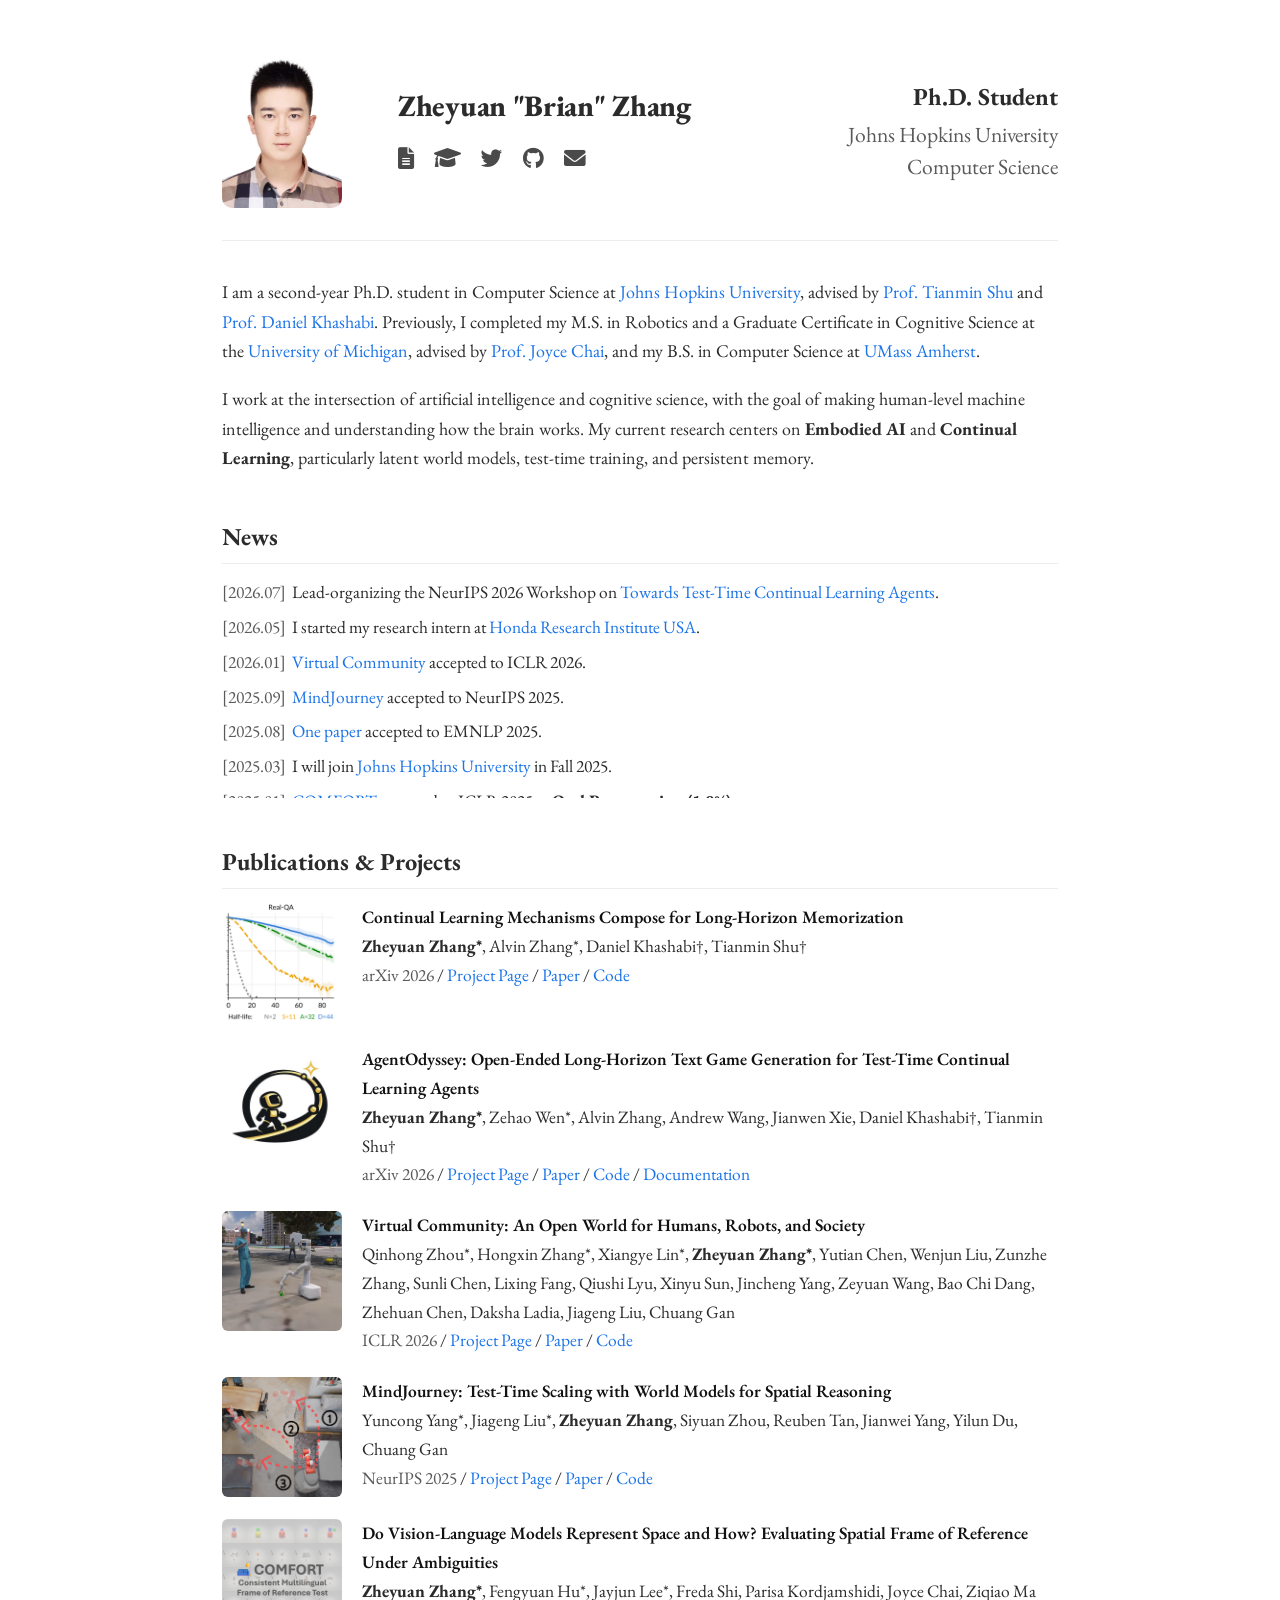
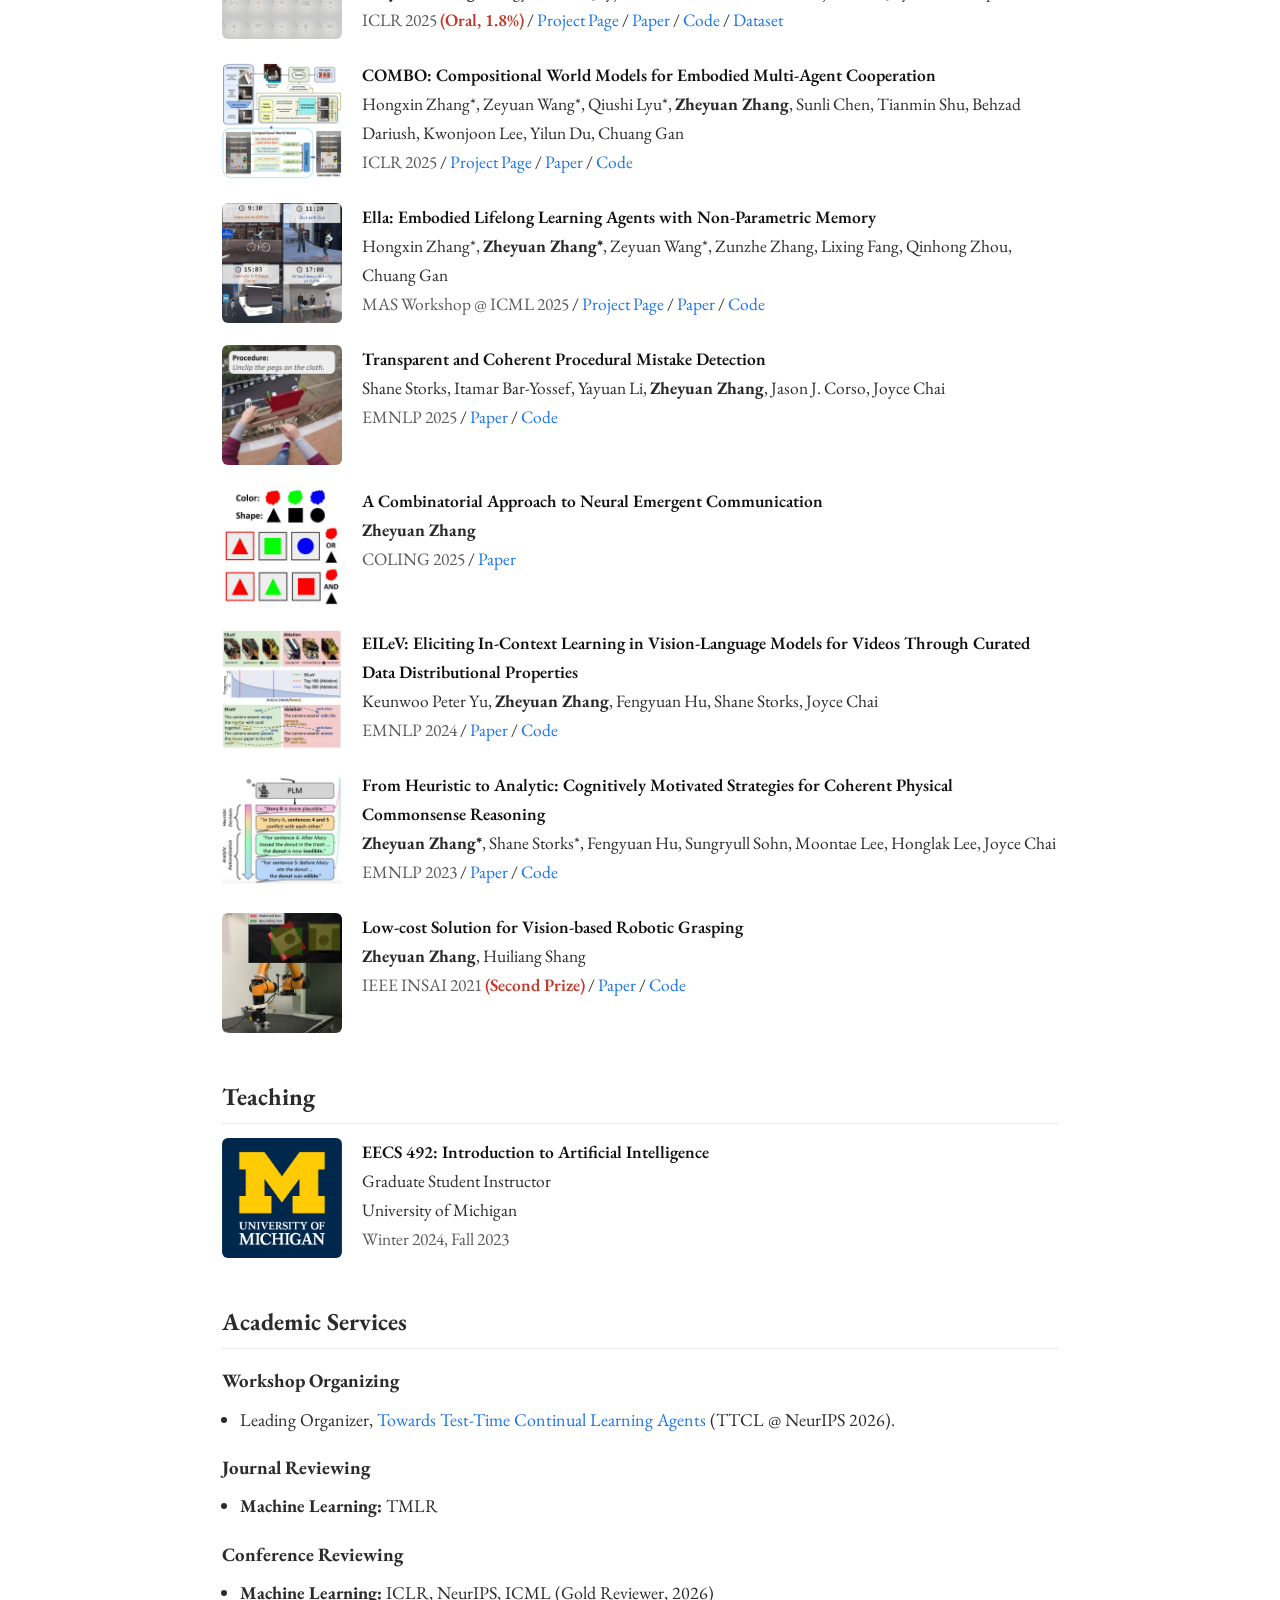
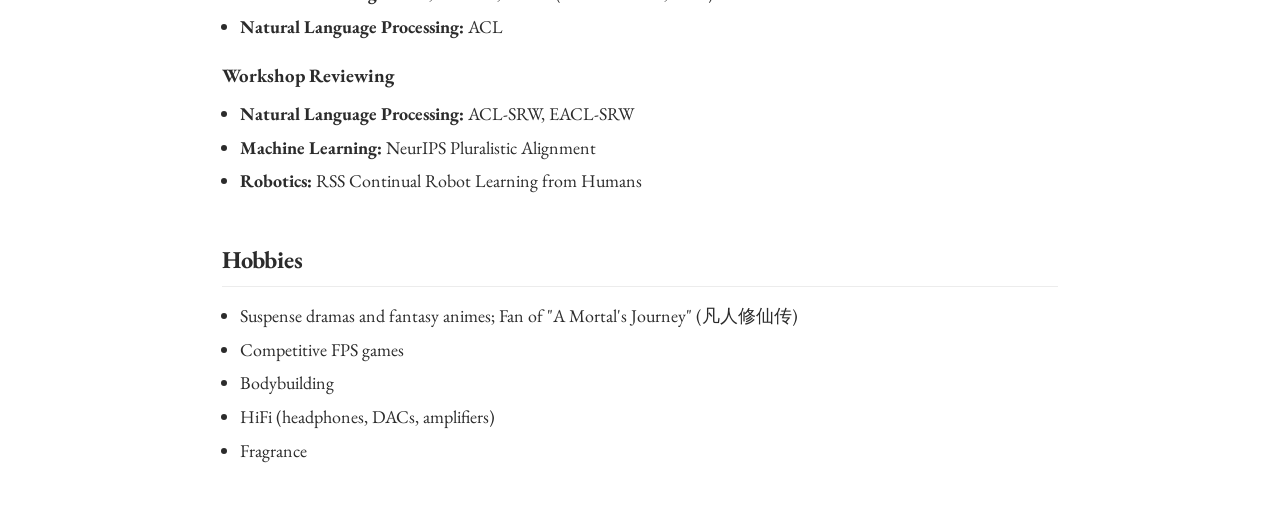
==== commit 064b7fdb: "update" ====
--- a/index.html
+++ b/index.html
@@ -36,20 +36,21 @@
   </header>
 
   <section class="bio">
-    <p>I am a first-year Ph.D. student in Computer Science at <a href="https://www.jhu.edu/">Johns Hopkins University</a>, advised by <a href="https://www.tshu.io/">Prof. Tianmin Shu</a> and <a href="https://danielkhashabi.com/">Prof. Daniel Khashabi</a>. Previously, I completed my M.S. in Robotics and a Graduate Certificate in Cognitive Science at the <a href="https://umich.edu/">University of Michigan</a>, advised by <a href="https://web.eecs.umich.edu/~chaijy/">Prof. Joyce Chai</a>, and my B.S. in Computer Science at <a href="https://www.umass.edu/">UMass Amherst</a>.</p>
-
-    <p>I work at the intersection of artificial intelligence and cognitive science, with the goal of making human-level machine intelligence and understanding how the brain works. My current research centers on <strong>Embodied AI</strong> and <strong>Continual Learning</strong>, particularly latent world models and persistent memory.</p>
+    <p>I am a second-year Ph.D. student in Computer Science at <a href="https://www.jhu.edu/">Johns Hopkins University</a>, advised by <a href="https://www.tshu.io/">Prof. Tianmin Shu</a> and <a href="https://danielkhashabi.com/">Prof. Daniel Khashabi</a>. Previously, I completed my M.S. in Robotics and a Graduate Certificate in Cognitive Science at the <a href="https://umich.edu/">University of Michigan</a>, advised by <a href="https://web.eecs.umich.edu/~chaijy/">Prof. Joyce Chai</a>, and my B.S. in Computer Science at <a href="https://www.umass.edu/">UMass Amherst</a>.</p>
+
+    <p>I work at the intersection of artificial intelligence and cognitive science, with the goal of making human-level machine intelligence and understanding how the brain works. My current research centers on <strong>Embodied AI</strong> and <strong>Continual Learning</strong>, particularly latent world models, test-time training, and persistent memory.</p>
 
   </section>
 
   <h2>News</h2>
   <div class="news news-scroll">
+    <div class="item"><span class="date">[2026.07]</span>Lead-organizing the NeurIPS 2026 Workshop on <a href="https://ttcl-agents.github.io/">Towards Test-Time Continual Learning Agents</a>.</div>
     <div class="item"><span class="date">[2026.05]</span>I started my research intern at <a href="https://usa.honda-ri.com/">Honda Research Institute USA</a>.</div>
     <div class="item"><span class="date">[2026.01]</span><a href="https://virtual-community-ai.github.io/">Virtual Community</a> accepted to ICLR 2026.</div>
     <div class="item"><span class="date">[2025.09]</span><a href="https://umass-embodied-agi.github.io/MindJourney/">MindJourney</a> accepted to NeurIPS 2025.</div>
     <div class="item"><span class="date">[2025.08]</span><a href="https://arxiv.org/abs/2412.11927">One paper</a> accepted to EMNLP 2025.</div>
     <div class="item"><span class="date">[2025.03]</span>I will join <a href="https://www.jhu.edu/">Johns Hopkins University</a> in Fall 2025.</div>
-    <div class="item"><span class="date">[2025.01]</span><a href="https://arxiv.org/abs/2410.17385">COMFORT</a> accepted to ICLR 2025 as <span class="award"><strong>Oral Presentation</strong></span>.</div>
+    <div class="item"><span class="date">[2025.01]</span><a href="https://arxiv.org/abs/2410.17385">COMFORT</a> accepted to ICLR 2025 as <span class="award"><strong>Oral Presentation (1.8%)</strong></span>.</div>
     <div class="item"><span class="date">[2025.01]</span><a href="https://arxiv.org/abs/2404.10775">COMBO</a> accepted to ICLR 2025.</div>
     <div class="item"><span class="date">[2024.11]</span><a href="https://arxiv.org/abs/2410.18806">One paper</a> accepted to COLING 2025.</div>
     <div class="item"><span class="date">[2024.10]</span><a href="https://spatial-comfort.github.io/">COMFORT</a> accepted to Pluralistic Alignment Workshop @ NeurIPS 2024.</div>
@@ -61,6 +62,14 @@
   <h2>Publications &amp; Projects</h2>
   <div class="pubs">
     <div class="pub">
+      <img class="pub-img" src="img/composecl.png" alt="Continual Learning Mechanisms Compose for Long-Horizon Memorization">
+      <div class="pub-info">
+        <div class="title">Continual Learning Mechanisms Compose for Long-Horizon Memorization</div>
+        <span class="me">Zheyuan Zhang*</span>, Alvin Zhang*, Daniel Khashabi†, Tianmin Shu†<br>
+        <span class="venue">arXiv 2026</span> / <a href="https://compose-cl.github.io/">Project Page</a> / <a href="https://arxiv.org/abs/2609.06986">Paper</a> / <a href="https://github.com/cozheyuanzhangde/compose-cl">Code</a>
+      </div>
+    </div>
+    <div class="pub">
       <img class="pub-img" src="img/agentodyssey.jpg" alt="AgentOdyssey">
       <div class="pub-info">
         <div class="title">AgentOdyssey: Open-Ended Long-Horizon Text Game Generation for Test-Time Continual Learning Agents</div>
@@ -89,7 +98,7 @@
       <div class="pub-info">
         <div class="title">Do Vision-Language Models Represent Space and How? Evaluating Spatial Frame of Reference Under Ambiguities</div>
         <span class="me">Zheyuan Zhang*</span>, Fengyuan Hu*, Jayjun Lee*, Freda Shi, Parisa Kordjamshidi, Joyce Chai, Ziqiao Ma<br>
-        <span class="venue">ICLR 2025</span> <span class="award">(Oral)</span> / <a href="https://spatial-comfort.github.io/">Project Page</a> / <a href="https://arxiv.org/abs/2410.17385">Paper</a> / <a href="https://github.com/sled-group/COMFORT">Code</a> / <a href="https://huggingface.co/datasets/sled-umich/COMFORT">Dataset</a>
+        <span class="venue">ICLR 2025</span> <span class="award">(Oral, 1.8%)</span> / <a href="https://spatial-comfort.github.io/">Project Page</a> / <a href="https://arxiv.org/abs/2410.17385">Paper</a> / <a href="https://github.com/sled-group/COMFORT">Code</a> / <a href="https://huggingface.co/datasets/sled-umich/COMFORT">Dataset</a>
       </div>
     </div>
     <div class="pub">
@@ -109,9 +118,9 @@
       </div>
     </div>
     <div class="pub">
-      <img class="pub-img" src="img/pmd.jpg" alt="Explainable Procedural Mistake Detection">
-      <div class="pub-info">
-        <div class="title">Explainable Procedural Mistake Detection</div>
+      <img class="pub-img" src="img/pmd.jpg" alt="Transparent and Coherent Procedural Mistake Detection">
+      <div class="pub-info">
+        <div class="title">Transparent and Coherent Procedural Mistake Detection</div>
         Shane Storks, Itamar Bar-Yossef, Yayuan Li, <span class="me">Zheyuan Zhang</span>, Jason J. Corso, Joyce Chai<br>
         <span class="venue">EMNLP 2025</span> / <a href="https://arxiv.org/abs/2412.11927">Paper</a> / <a href="https://github.com/sled-group/">Code</a>
       </div>
@@ -164,11 +173,24 @@
   </div>
 
   <h2>Academic Services</h2>
-  <h3>Reviewing</h3>
-  <ul class="plain">
-    <li><strong>Journals:</strong> TMLR 2026</li>
-    <li><strong>Conferences:</strong> NeurIPS 2026, ICML 2026, ICLR 2026, ICLR 2025, ACL ARR 2026, ACL ARR 2025</li>
-    <li><strong>Workshops:</strong> EACL-SRW 2026, ACL-SRW 2025, Continual Robot Learning from Humans @ RSS 2025, Pluralistic Alignment @ NeurIPS 2024</li>
+  <h3>Workshop Organizing</h3>
+  <ul class="plain">
+    <li>Leading Organizer, <a href="https://ttcl-agents.github.io/">Towards Test-Time Continual Learning Agents</a> (TTCL @ NeurIPS 2026).</li>
+  </ul>
+  <h3>Journal Reviewing</h3>
+  <ul class="plain">
+    <li><strong>Machine Learning:</strong> TMLR</li>
+  </ul>
+  <h3>Conference Reviewing</h3>
+  <ul class="plain">
+    <li><strong>Machine Learning:</strong> ICLR, NeurIPS, ICML (Gold Reviewer, 2026)</li>
+    <li><strong>Natural Language Processing:</strong> ACL</li>
+  </ul>
+  <h3>Workshop Reviewing</h3>
+  <ul class="plain">
+    <li><strong>Natural Language Processing:</strong> ACL-SRW, EACL-SRW</li>
+    <li><strong>Machine Learning:</strong> NeurIPS Pluralistic Alignment</li>
+    <li><strong>Robotics:</strong> RSS Continual Robot Learning from Humans</li>
   </ul>
 
   <h2>Hobbies</h2>
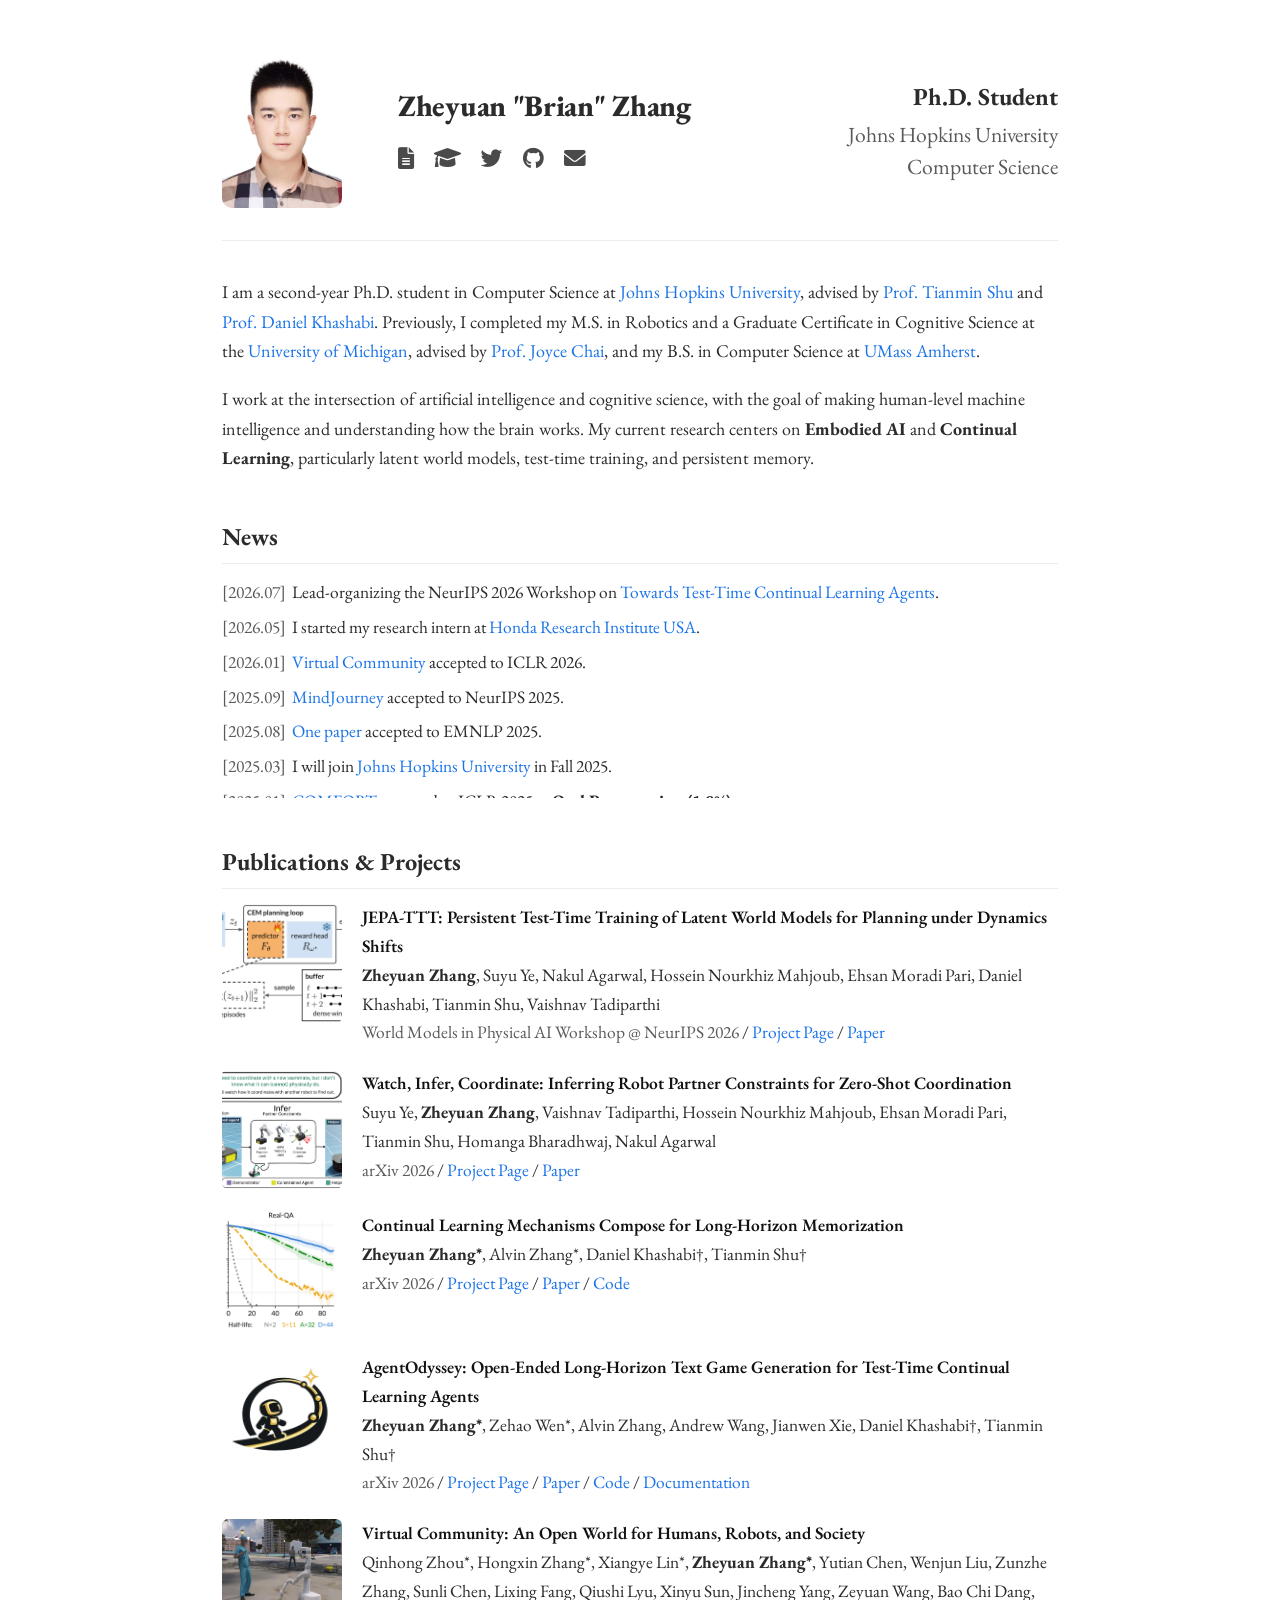
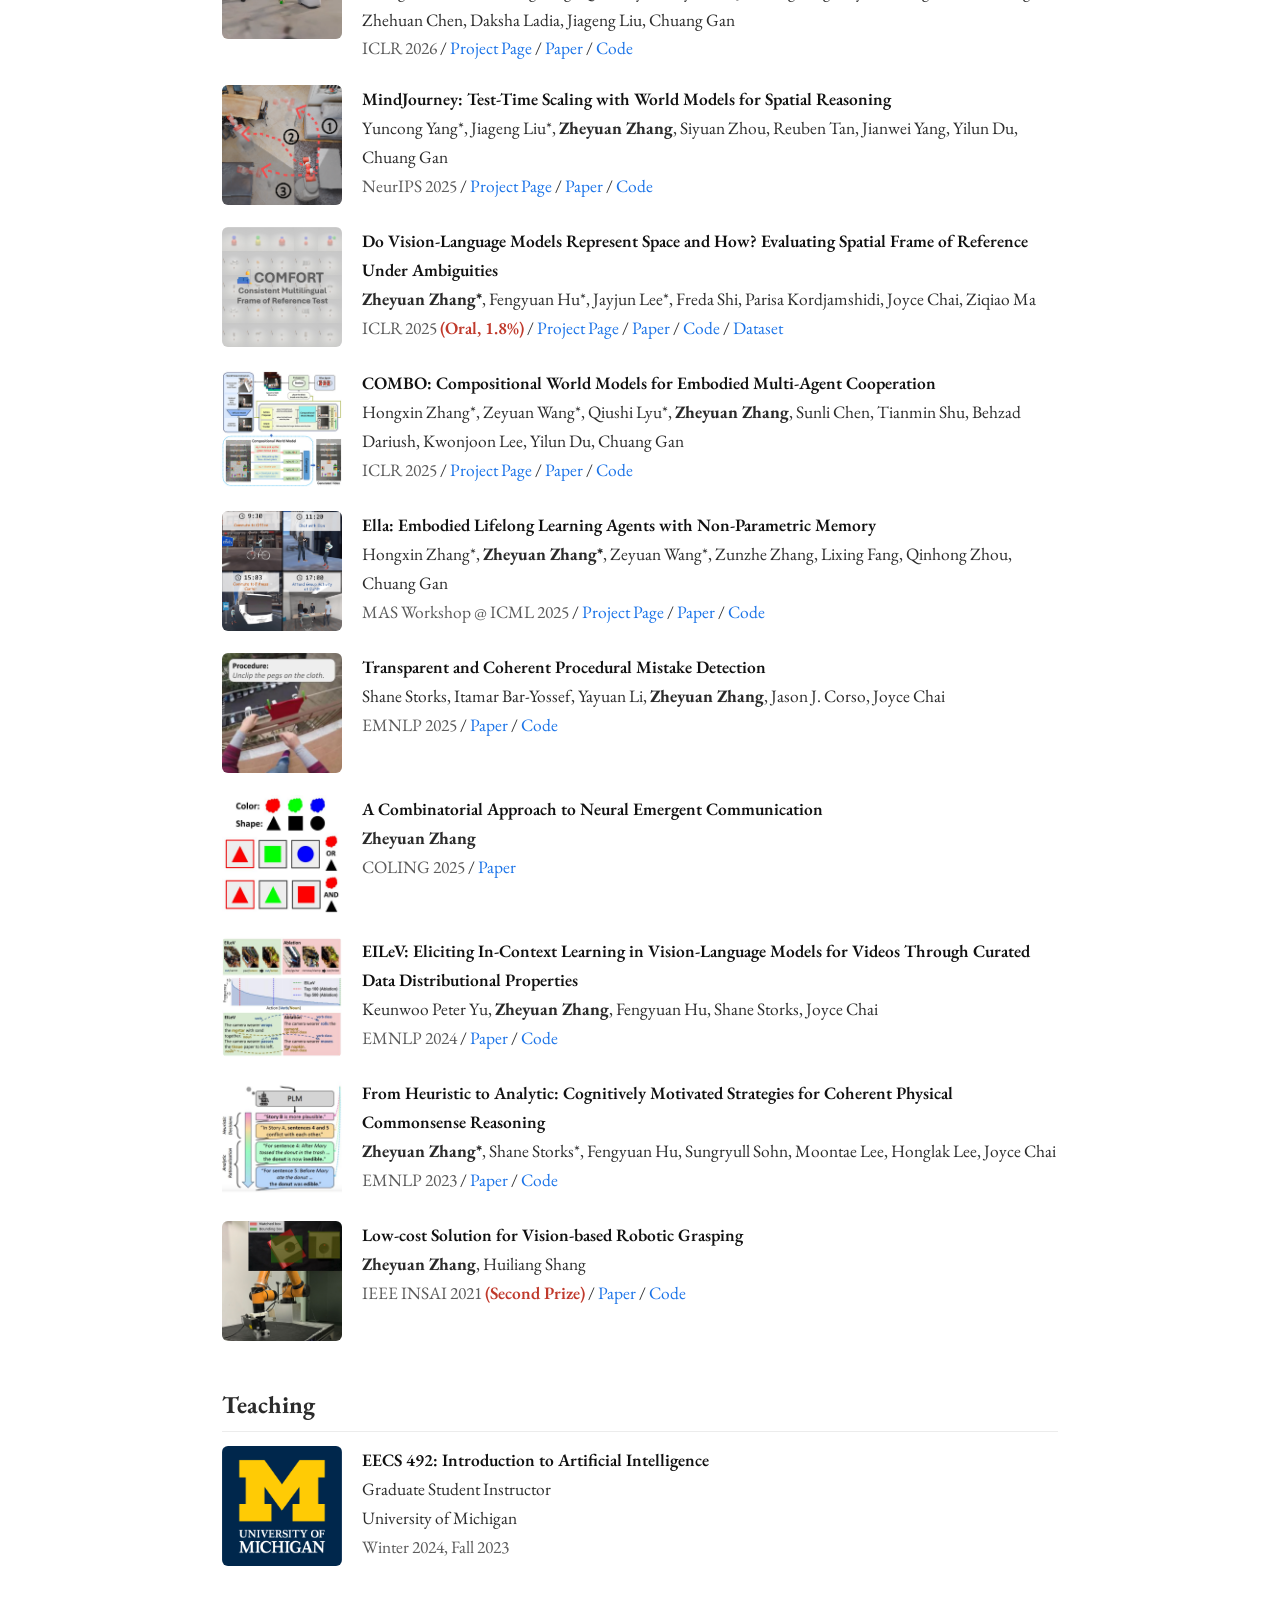
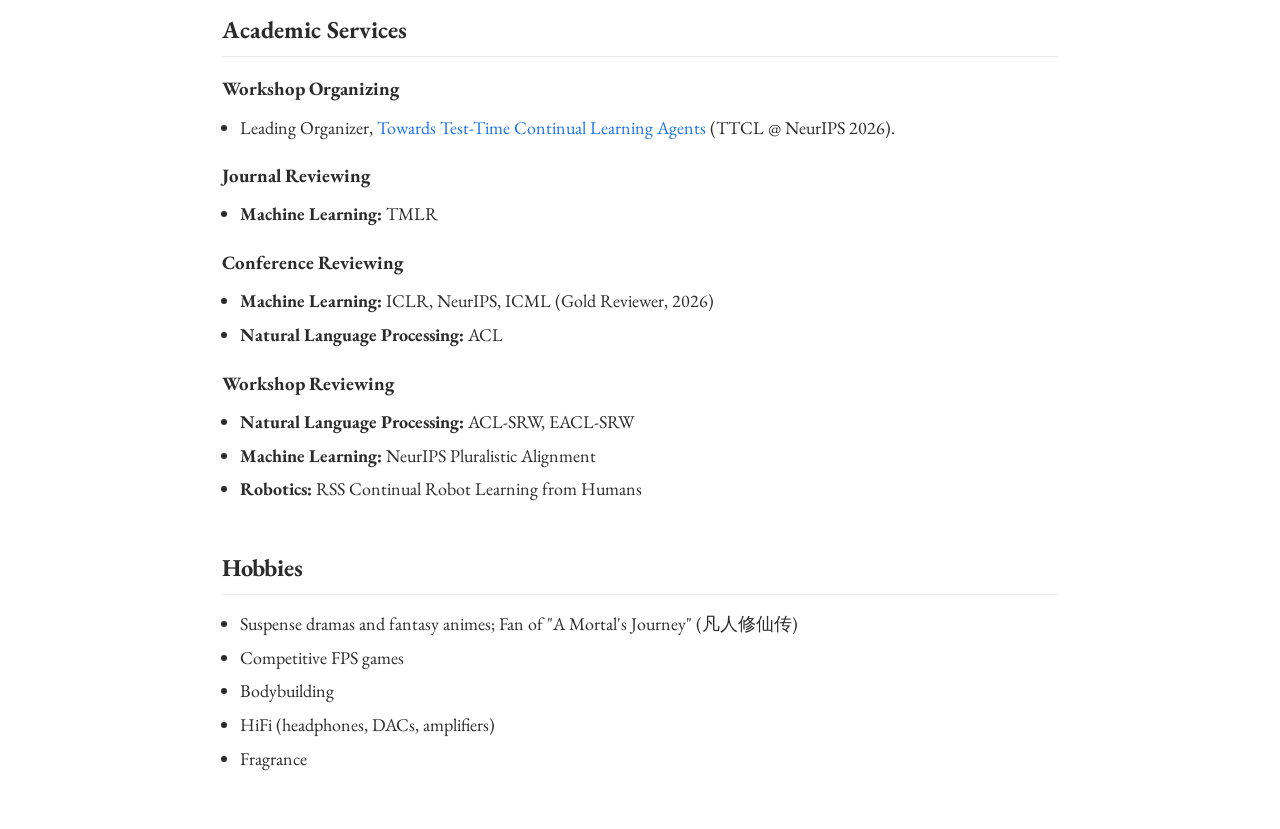
==== commit 1bd331e3: "Add JEPA-TTT and Watch, Infer, Coordinate publications" ====
--- a/index.html
+++ b/index.html
@@ -62,6 +62,22 @@
   <h2>Publications &amp; Projects</h2>
   <div class="pubs">
     <div class="pub">
+      <img class="pub-img" src="img/jepattt.png" alt="JEPA-TTT">
+      <div class="pub-info">
+        <div class="title">JEPA-TTT: Persistent Test-Time Training of Latent World Models for Planning under Dynamics Shifts</div>
+        <span class="me">Zheyuan Zhang</span>, Suyu Ye, Nakul Agarwal, Hossein Nourkhiz Mahjoub, Ehsan Moradi Pari, Daniel Khashabi, Tianmin Shu, Vaishnav Tadiparthi<br>
+        <span class="venue">World Models in Physical AI Workshop @ NeurIPS 2026</span> / <a href="https://jepa-ttt.github.io/">Project Page</a> / <a href="https://arxiv.org/abs/2610.00722">Paper</a>
+      </div>
+    </div>
+    <div class="pub">
+      <img class="pub-img" src="img/wic.png" alt="Watch, Infer, Coordinate">
+      <div class="pub-info">
+        <div class="title">Watch, Infer, Coordinate: Inferring Robot Partner Constraints for Zero-Shot Coordination</div>
+        Suyu Ye, <span class="me">Zheyuan Zhang</span>, Vaishnav Tadiparthi, Hossein Nourkhiz Mahjoub, Ehsan Moradi Pari, Tianmin Shu, Homanga Bharadhwaj, Nakul Agarwal<br>
+        <span class="venue">arXiv 2026</span> / <a href="https://watch-infer-coordinate.github.io/">Project Page</a> / <a href="https://arxiv.org/abs/2610.02170">Paper</a>
+      </div>
+    </div>
+    <div class="pub">
       <img class="pub-img" src="img/composecl.png" alt="Continual Learning Mechanisms Compose for Long-Horizon Memorization">
       <div class="pub-info">
         <div class="title">Continual Learning Mechanisms Compose for Long-Horizon Memorization</div>
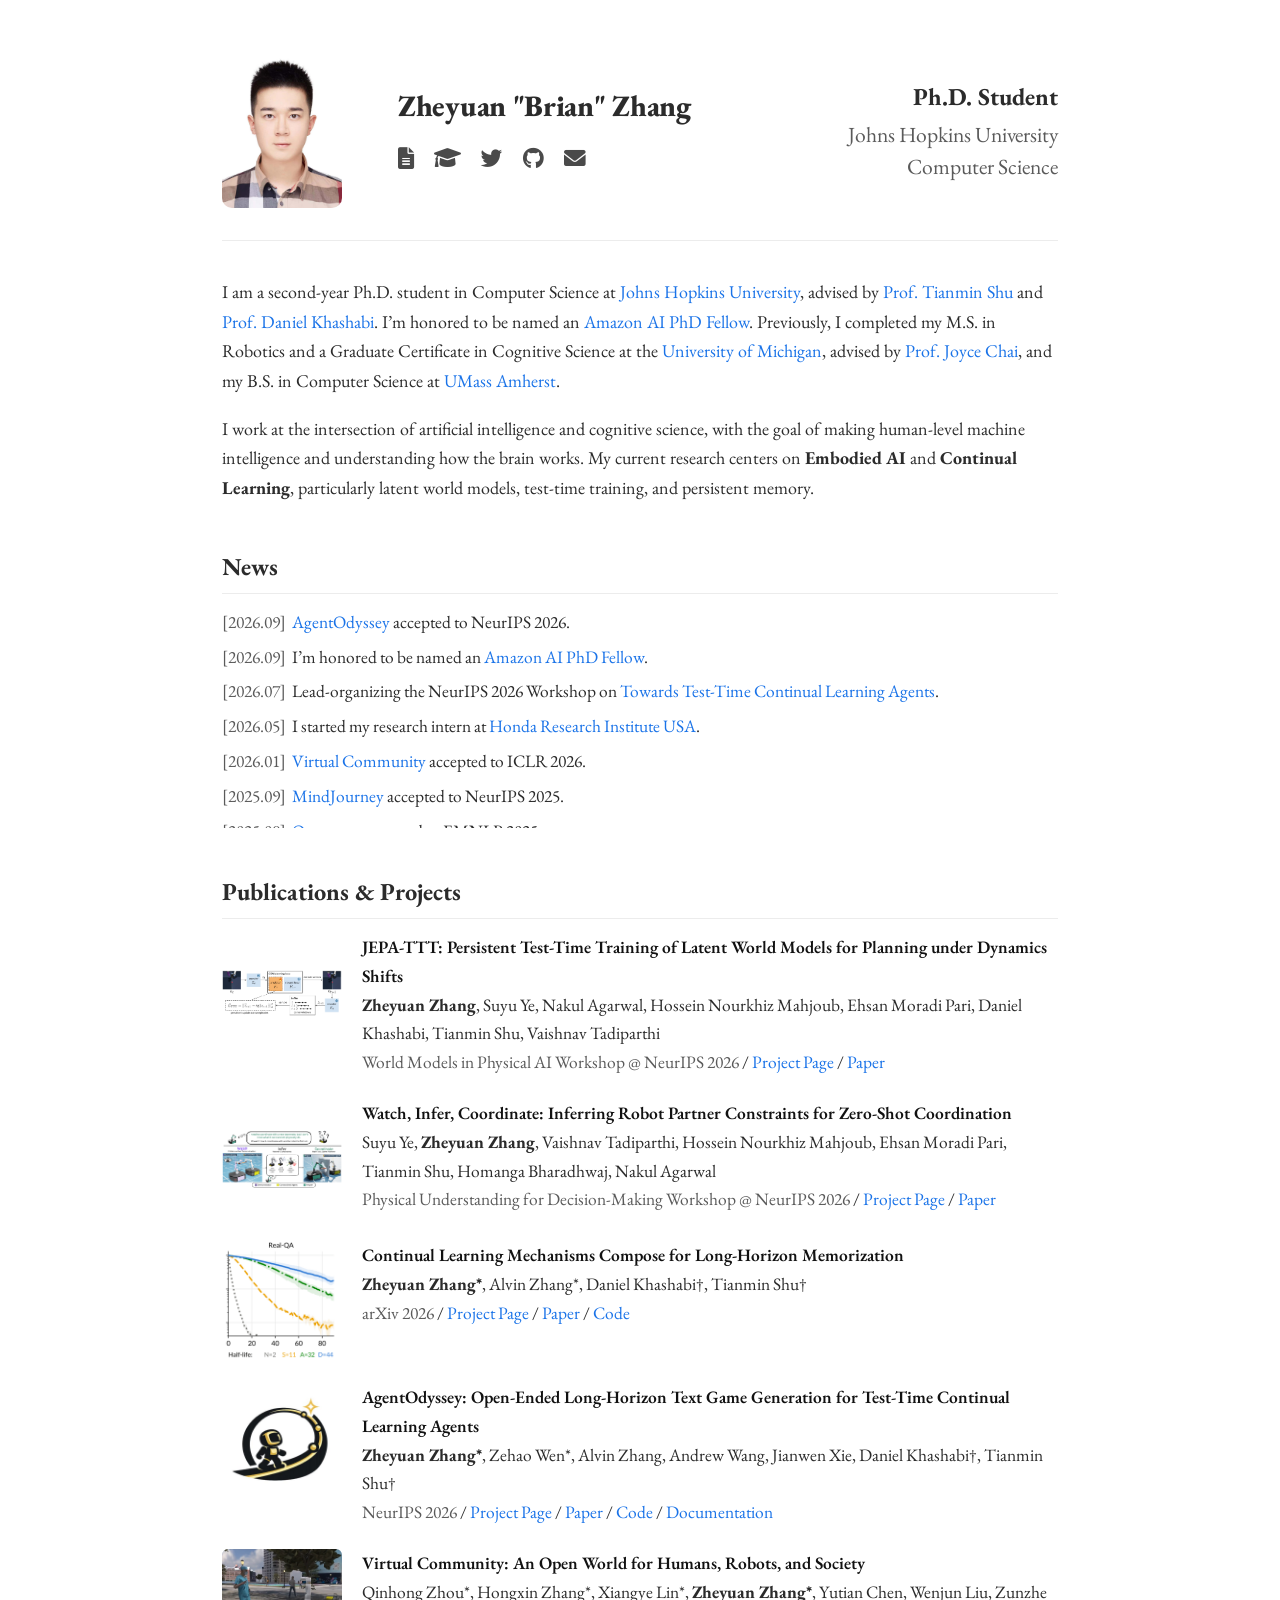
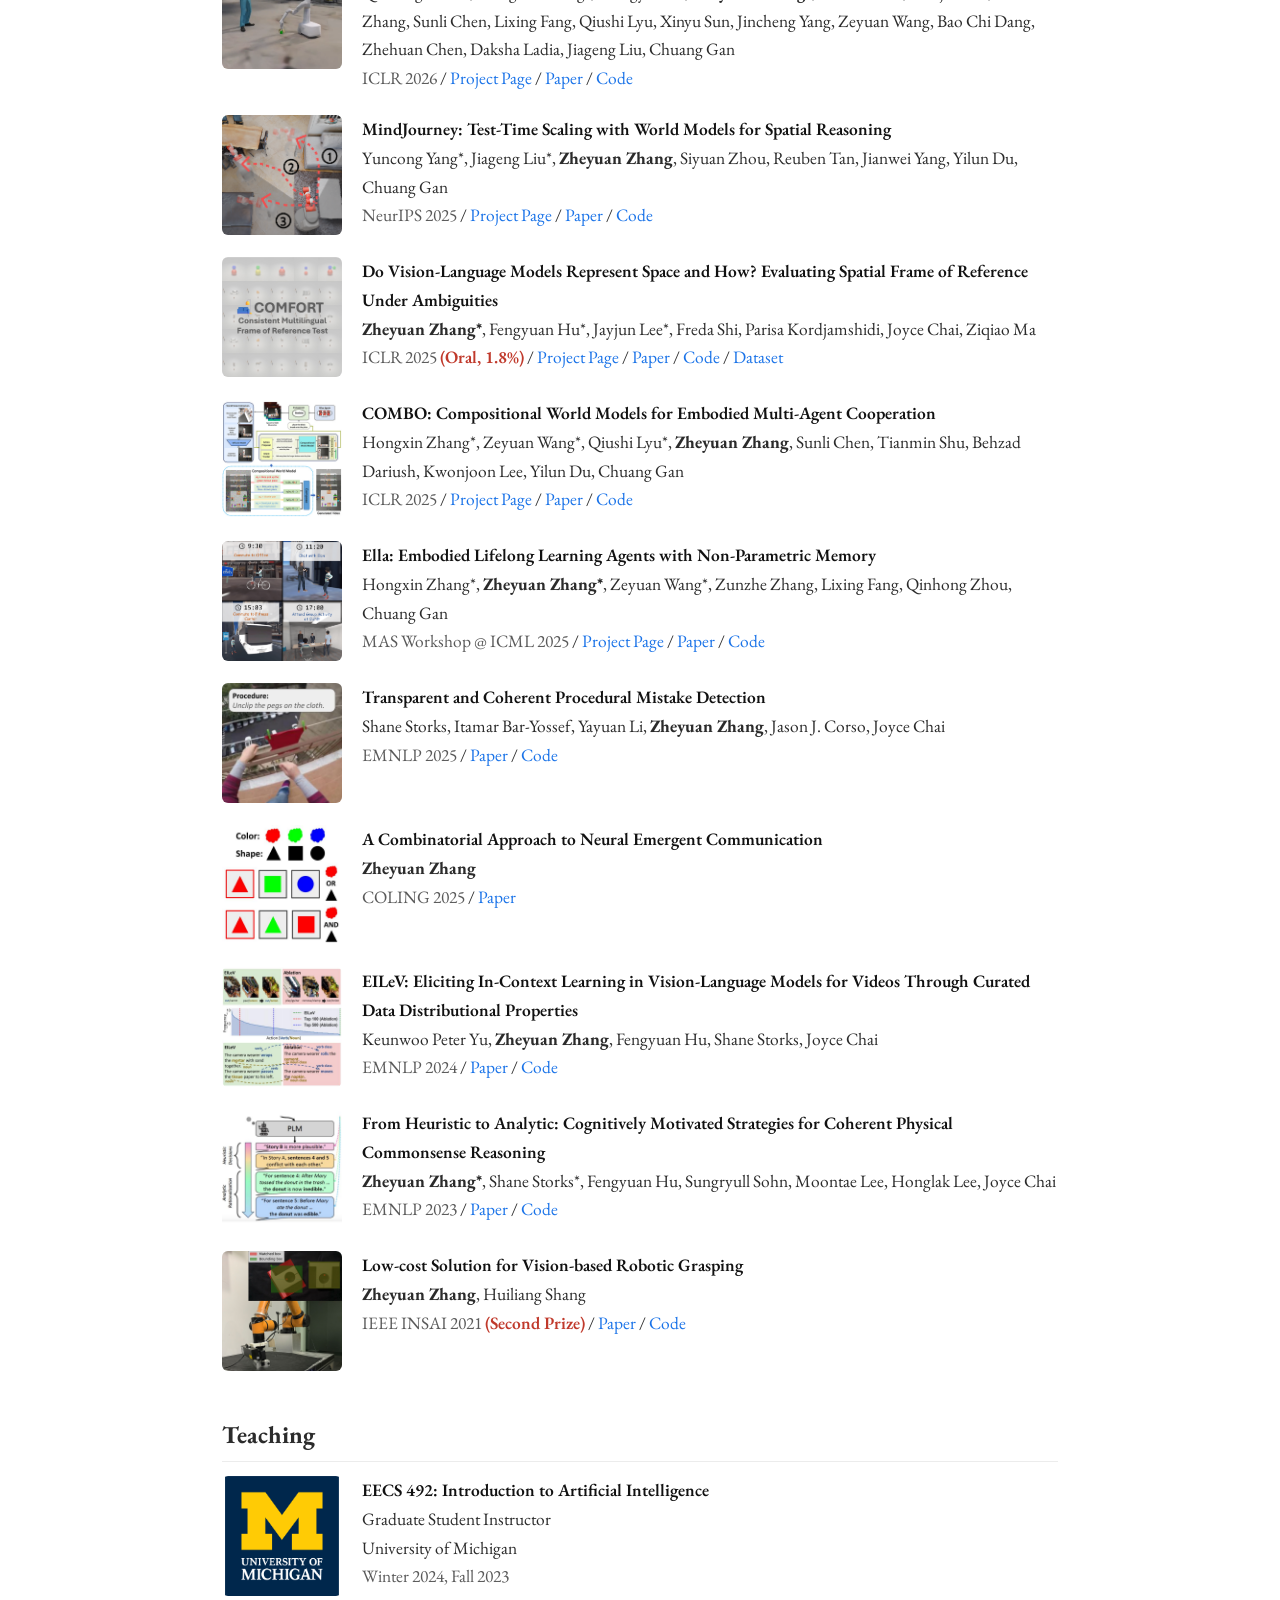
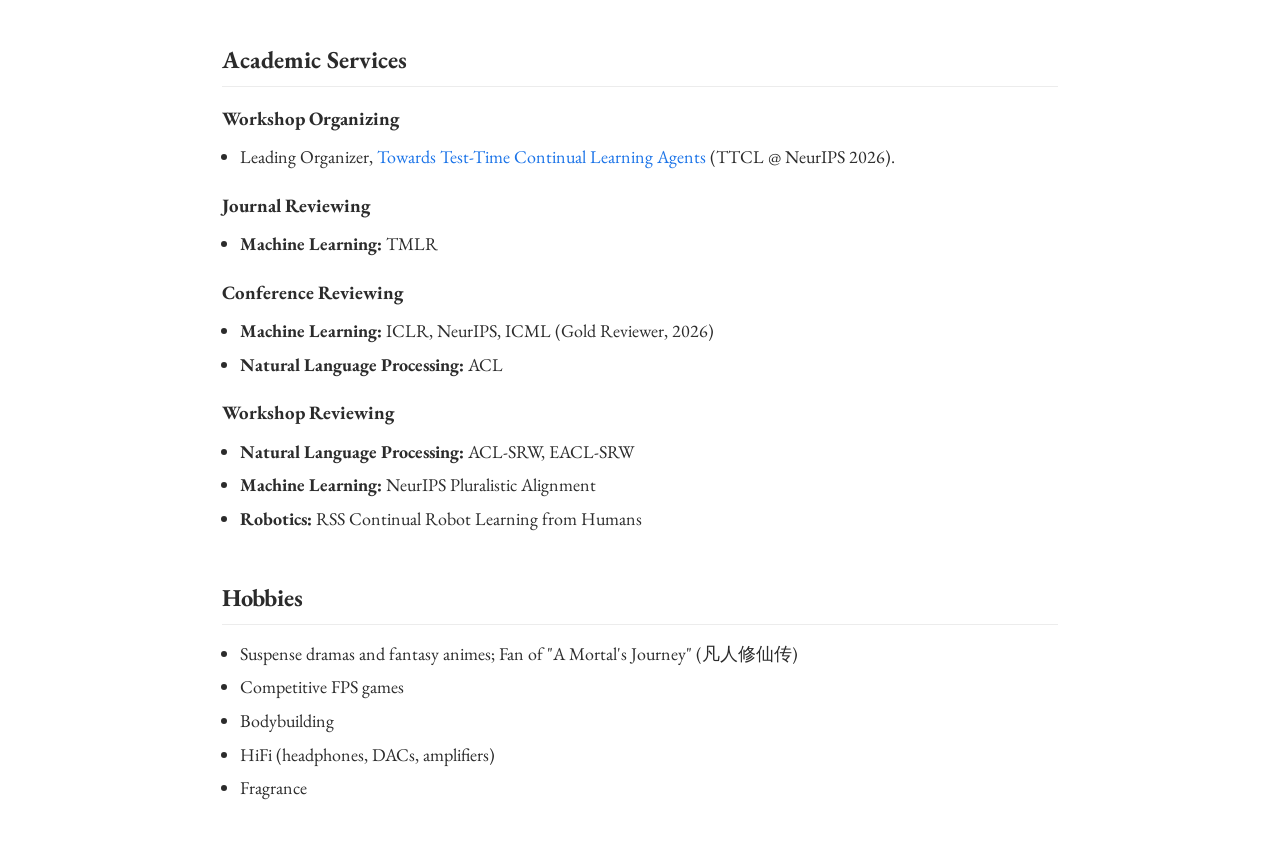
==== commit b6bd4d42: "Update paper acceptances and Amazon AI fellowship announcement" ====
--- a/index.html
+++ b/index.html
@@ -36,7 +36,7 @@
   </header>
 
   <section class="bio">
-    <p>I am a second-year Ph.D. student in Computer Science at <a href="https://www.jhu.edu/">Johns Hopkins University</a>, advised by <a href="https://www.tshu.io/">Prof. Tianmin Shu</a> and <a href="https://danielkhashabi.com/">Prof. Daniel Khashabi</a>. Previously, I completed my M.S. in Robotics and a Graduate Certificate in Cognitive Science at the <a href="https://umich.edu/">University of Michigan</a>, advised by <a href="https://web.eecs.umich.edu/~chaijy/">Prof. Joyce Chai</a>, and my B.S. in Computer Science at <a href="https://www.umass.edu/">UMass Amherst</a>.</p>
+    <p>I am a second-year Ph.D. student in Computer Science at <a href="https://www.jhu.edu/">Johns Hopkins University</a>, advised by <a href="https://www.tshu.io/">Prof. Tianmin Shu</a> and <a href="https://danielkhashabi.com/">Prof. Daniel Khashabi</a>. I’m honored to be named an <a href="https://ai2ai.engineering.jhu.edu/2026-2027-amazon-doctoral-fellows/">Amazon AI PhD Fellow</a>. Previously, I completed my M.S. in Robotics and a Graduate Certificate in Cognitive Science at the <a href="https://umich.edu/">University of Michigan</a>, advised by <a href="https://web.eecs.umich.edu/~chaijy/">Prof. Joyce Chai</a>, and my B.S. in Computer Science at <a href="https://www.umass.edu/">UMass Amherst</a>.</p>
 
     <p>I work at the intersection of artificial intelligence and cognitive science, with the goal of making human-level machine intelligence and understanding how the brain works. My current research centers on <strong>Embodied AI</strong> and <strong>Continual Learning</strong>, particularly latent world models, test-time training, and persistent memory.</p>
 
@@ -44,6 +44,8 @@
 
   <h2>News</h2>
   <div class="news news-scroll">
+    <div class="item"><span class="date">[2026.09]</span><a href="https://agentodyssey.github.io/">AgentOdyssey</a> accepted to NeurIPS 2026.</div>
+    <div class="item"><span class="date">[2026.09]</span>I’m honored to be named an <a href="https://ai2ai.engineering.jhu.edu/2026-2027-amazon-doctoral-fellows/">Amazon AI PhD Fellow</a>.</div>
     <div class="item"><span class="date">[2026.07]</span>Lead-organizing the NeurIPS 2026 Workshop on <a href="https://ttcl-agents.github.io/">Towards Test-Time Continual Learning Agents</a>.</div>
     <div class="item"><span class="date">[2026.05]</span>I started my research intern at <a href="https://usa.honda-ri.com/">Honda Research Institute USA</a>.</div>
     <div class="item"><span class="date">[2026.01]</span><a href="https://virtual-community-ai.github.io/">Virtual Community</a> accepted to ICLR 2026.</div>
@@ -74,7 +76,7 @@
       <div class="pub-info">
         <div class="title">Watch, Infer, Coordinate: Inferring Robot Partner Constraints for Zero-Shot Coordination</div>
         Suyu Ye, <span class="me">Zheyuan Zhang</span>, Vaishnav Tadiparthi, Hossein Nourkhiz Mahjoub, Ehsan Moradi Pari, Tianmin Shu, Homanga Bharadhwaj, Nakul Agarwal<br>
-        <span class="venue">arXiv 2026</span> / <a href="https://watch-infer-coordinate.github.io/">Project Page</a> / <a href="https://arxiv.org/abs/2610.02170">Paper</a>
+        <span class="venue">Physical Understanding for Decision-Making Workshop @ NeurIPS 2026</span> / <a href="https://watch-infer-coordinate.github.io/">Project Page</a> / <a href="https://arxiv.org/abs/2610.02170">Paper</a>
       </div>
     </div>
     <div class="pub">
@@ -90,7 +92,7 @@
       <div class="pub-info">
         <div class="title">AgentOdyssey: Open-Ended Long-Horizon Text Game Generation for Test-Time Continual Learning Agents</div>
         <span class="me">Zheyuan Zhang*</span>, Zehao Wen*, Alvin Zhang, Andrew Wang, Jianwen Xie, Daniel Khashabi†, Tianmin Shu†<br>
-        <span class="venue">arXiv 2026</span> / <a href="https://agentodyssey.github.io/">Project Page</a> / <a href="https://arxiv.org/abs/2606.24893">Paper</a> / <a href="https://github.com/agentodyssey/agentodyssey">Code</a> / <a href="https://agentodyssey.github.io/docs">Documentation</a>
+        <span class="venue">NeurIPS 2026</span> / <a href="https://agentodyssey.github.io/">Project Page</a> / <a href="https://arxiv.org/abs/2606.24893">Paper</a> / <a href="https://github.com/agentodyssey/agentodyssey">Code</a> / <a href="https://agentodyssey.github.io/docs">Documentation</a>
       </div>
     </div>
     <div class="pub">
--- a/stylesheet.css
+++ b/stylesheet.css
@@ -145,7 +145,7 @@
 .pub-img {
   width: 120px;
   height: 120px;
-  object-fit: cover;
+  object-fit: contain;
   border-radius: 6px;
   flex-shrink: 0;
 }
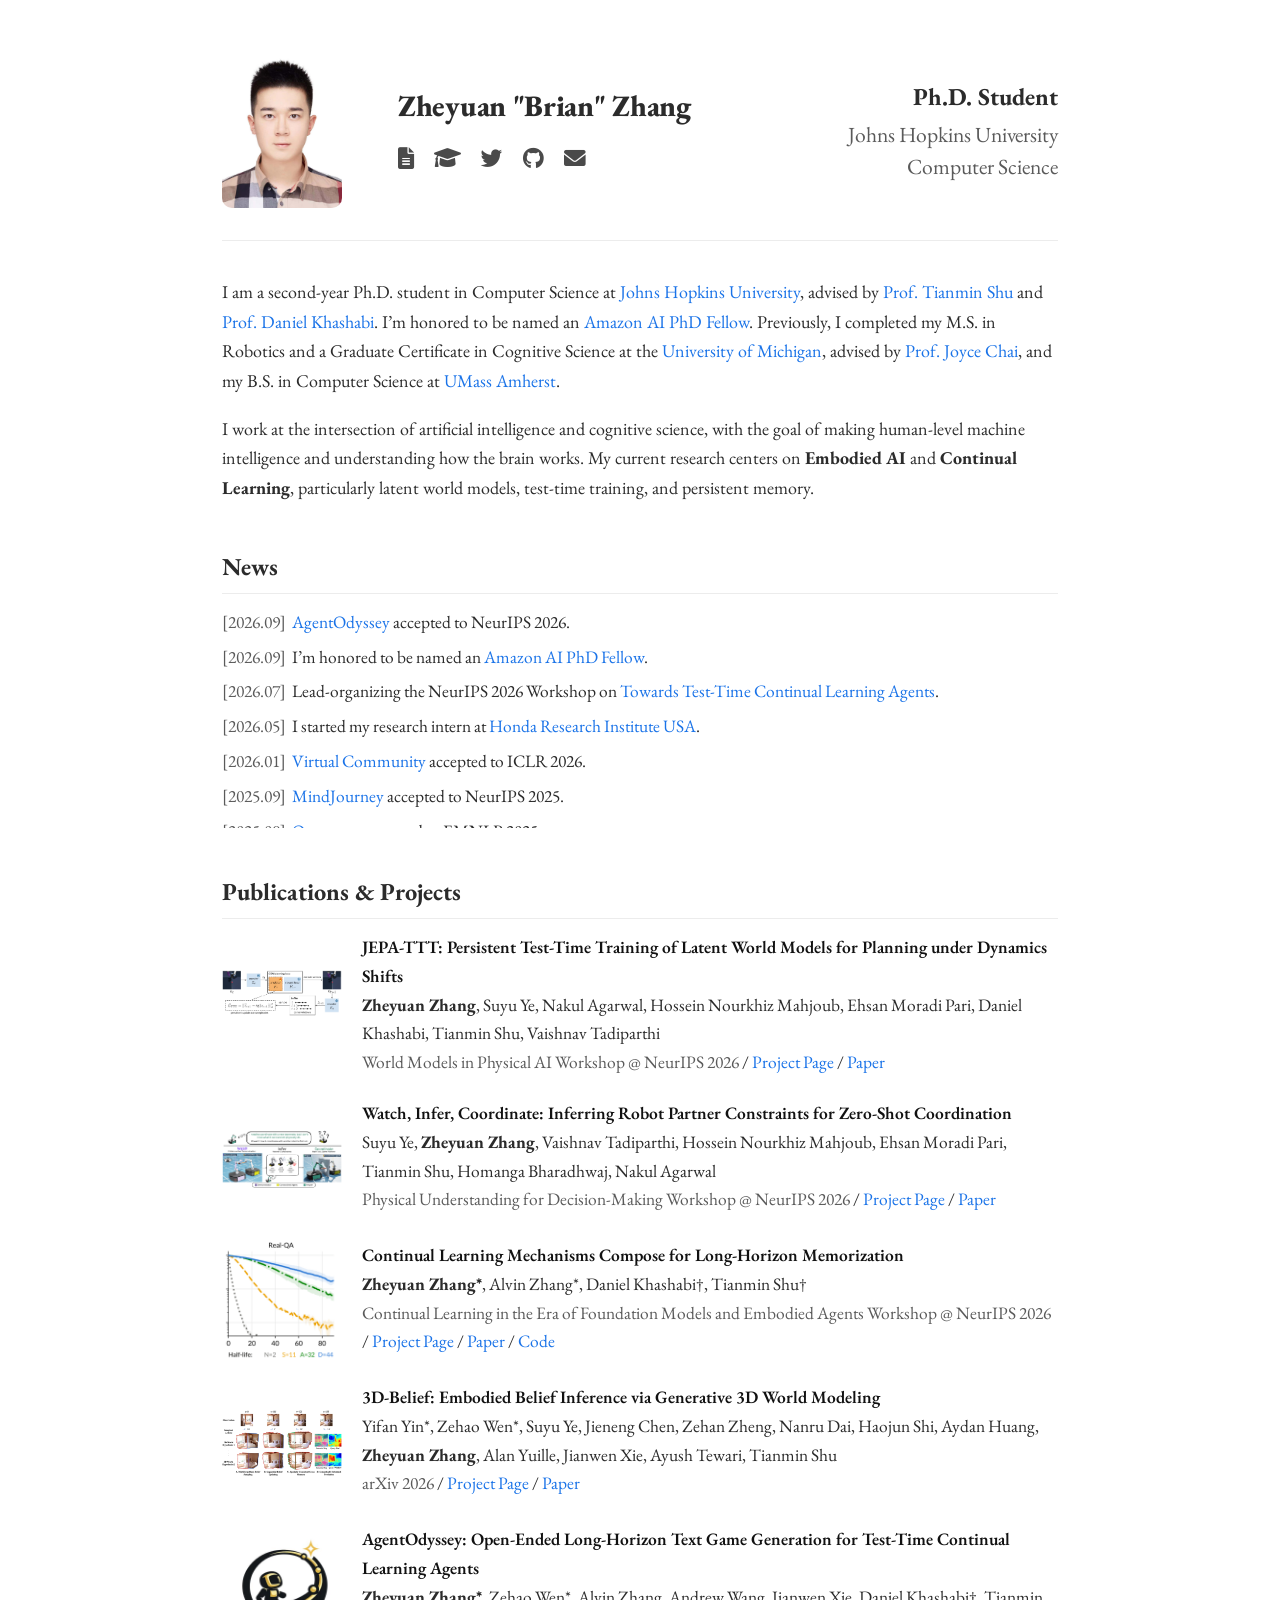
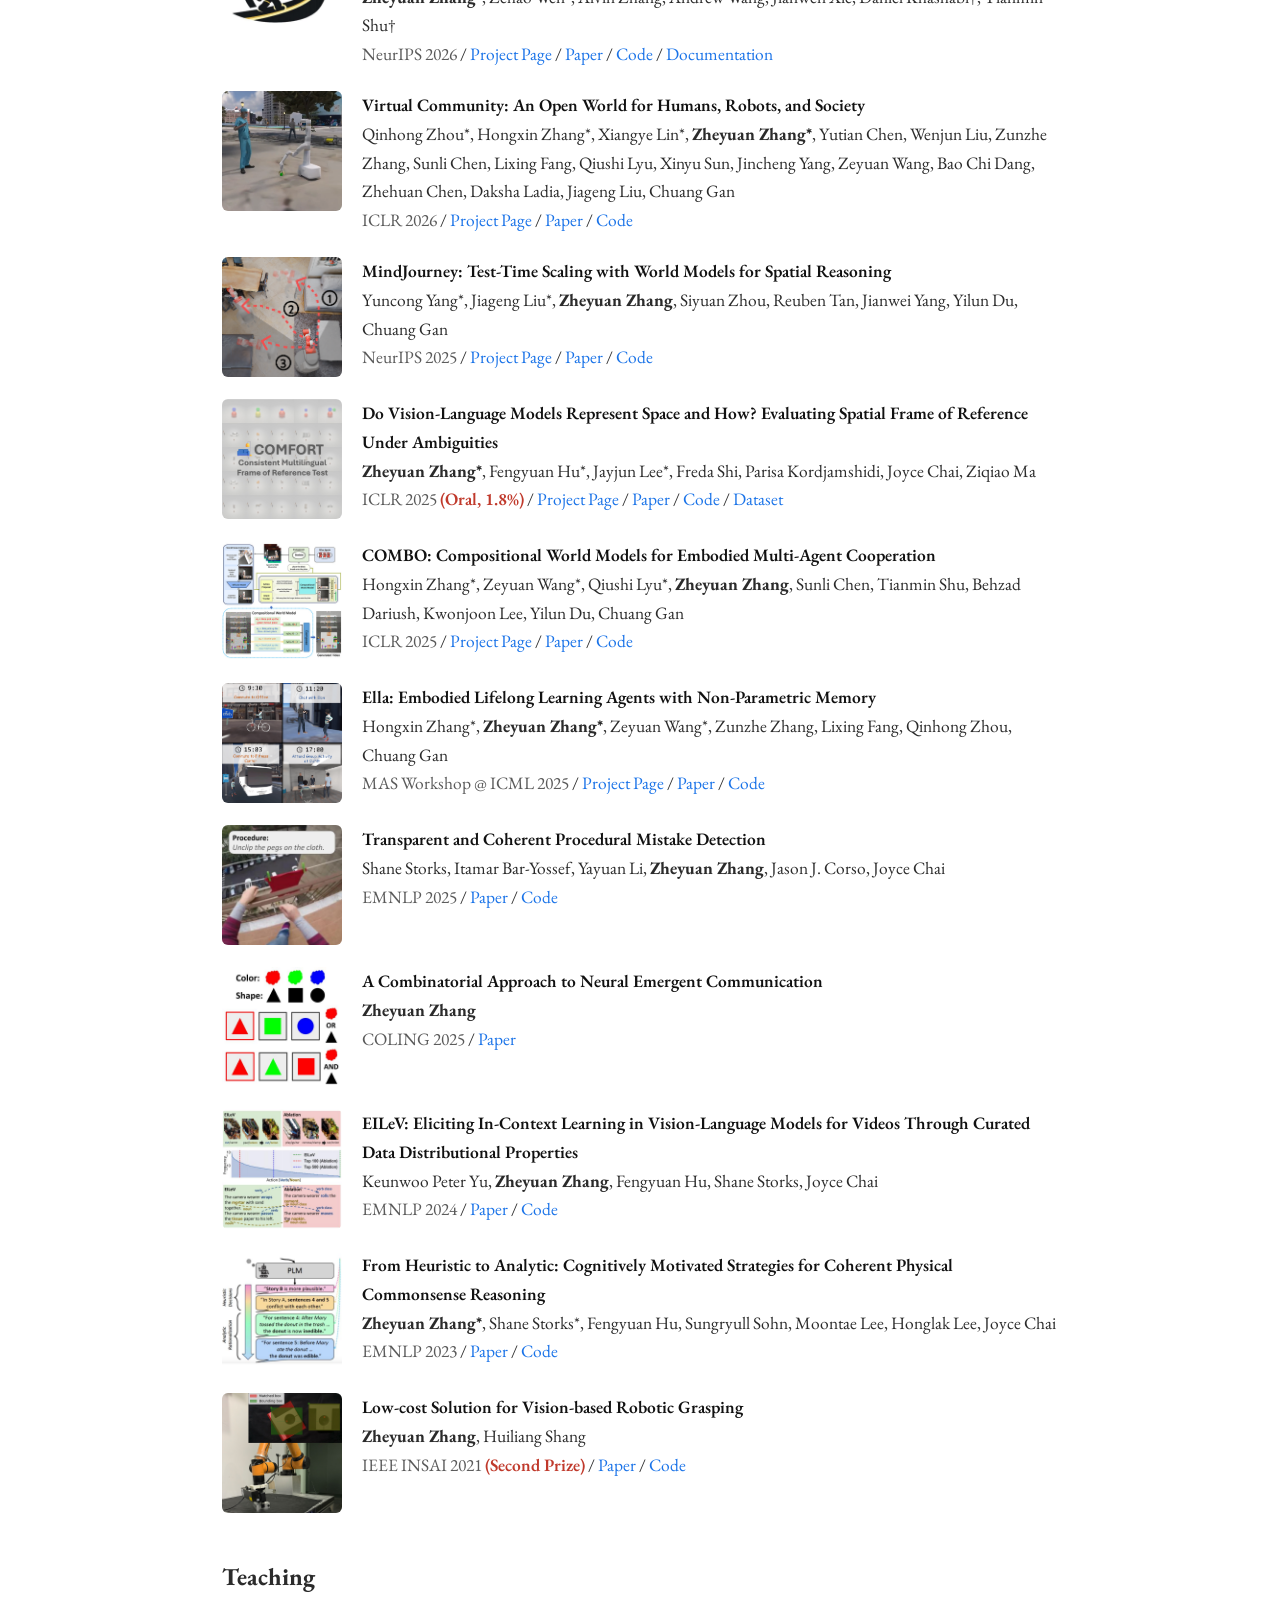
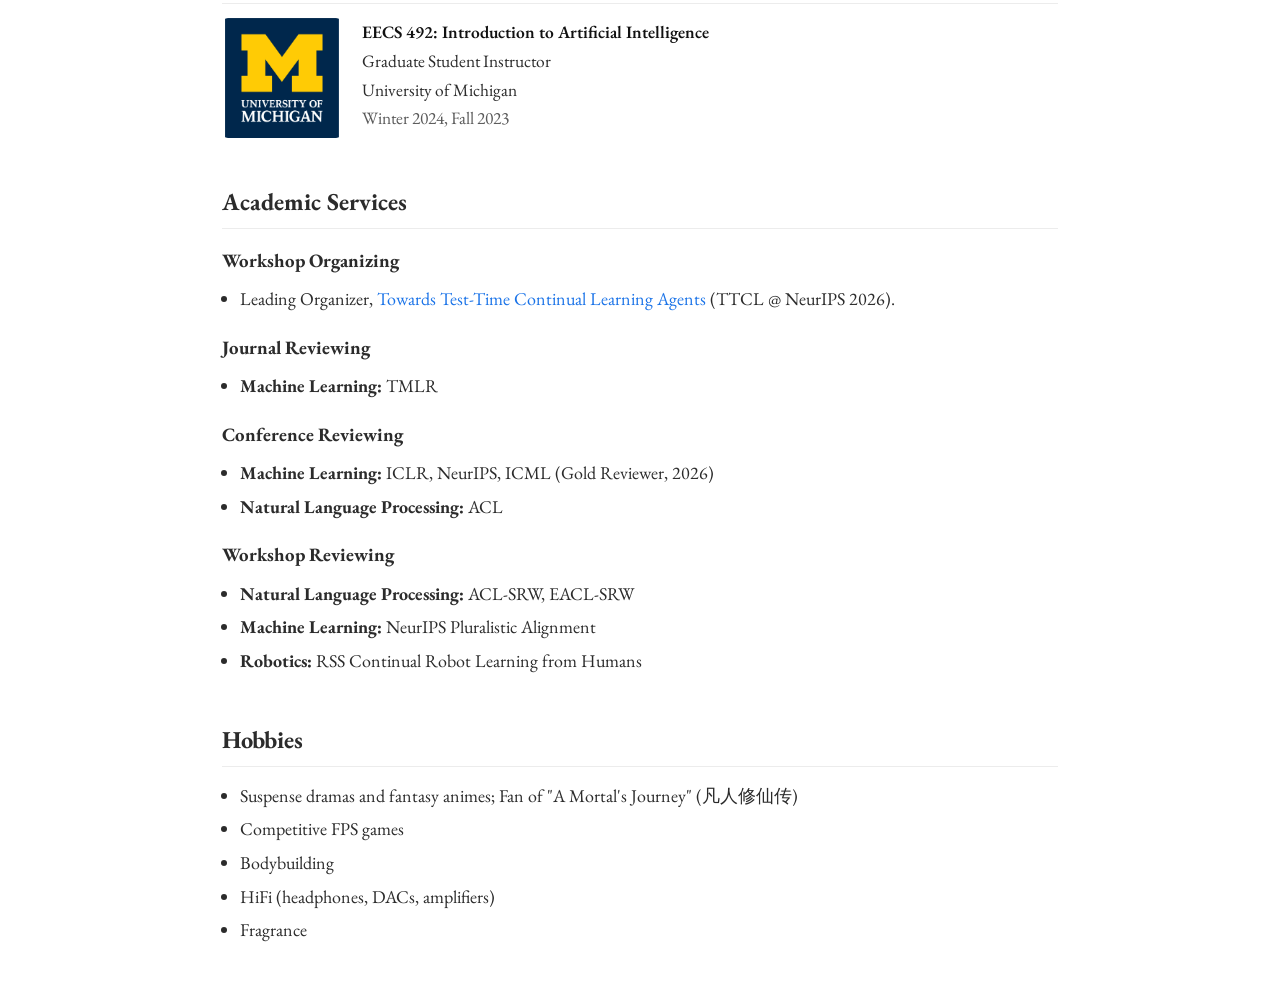
==== commit e92b8bba: "Add 3D-Belief and update continual learning workshop venue" ====
--- a/index.html
+++ b/index.html
@@ -84,7 +84,15 @@
       <div class="pub-info">
         <div class="title">Continual Learning Mechanisms Compose for Long-Horizon Memorization</div>
         <span class="me">Zheyuan Zhang*</span>, Alvin Zhang*, Daniel Khashabi†, Tianmin Shu†<br>
-        <span class="venue">arXiv 2026</span> / <a href="https://compose-cl.github.io/">Project Page</a> / <a href="https://arxiv.org/abs/2609.06986">Paper</a> / <a href="https://github.com/cozheyuanzhangde/compose-cl">Code</a>
+        <span class="venue">Continual Learning in the Era of Foundation Models and Embodied Agents Workshop @ NeurIPS 2026</span> / <a href="https://compose-cl.github.io/">Project Page</a> / <a href="https://arxiv.org/abs/2609.06986">Paper</a> / <a href="https://github.com/cozheyuanzhangde/compose-cl">Code</a>
+      </div>
+    </div>
+    <div class="pub">
+      <img class="pub-img" src="img/3dbelief.png" alt="3D-Belief">
+      <div class="pub-info">
+        <div class="title">3D-Belief: Embodied Belief Inference via Generative 3D World Modeling</div>
+        Yifan Yin*, Zehao Wen*, Suyu Ye, Jieneng Chen, Zehan Zheng, Nanru Dai, Haojun Shi, Aydan Huang, <span class="me">Zheyuan Zhang</span>, Alan Yuille, Jianwen Xie, Ayush Tewari, Tianmin Shu<br>
+        <span class="venue">arXiv 2026</span> / <a href="https://3d-belief.github.io/">Project Page</a> / <a href="https://arxiv.org/abs/2605.11367">Paper</a>
       </div>
     </div>
     <div class="pub">
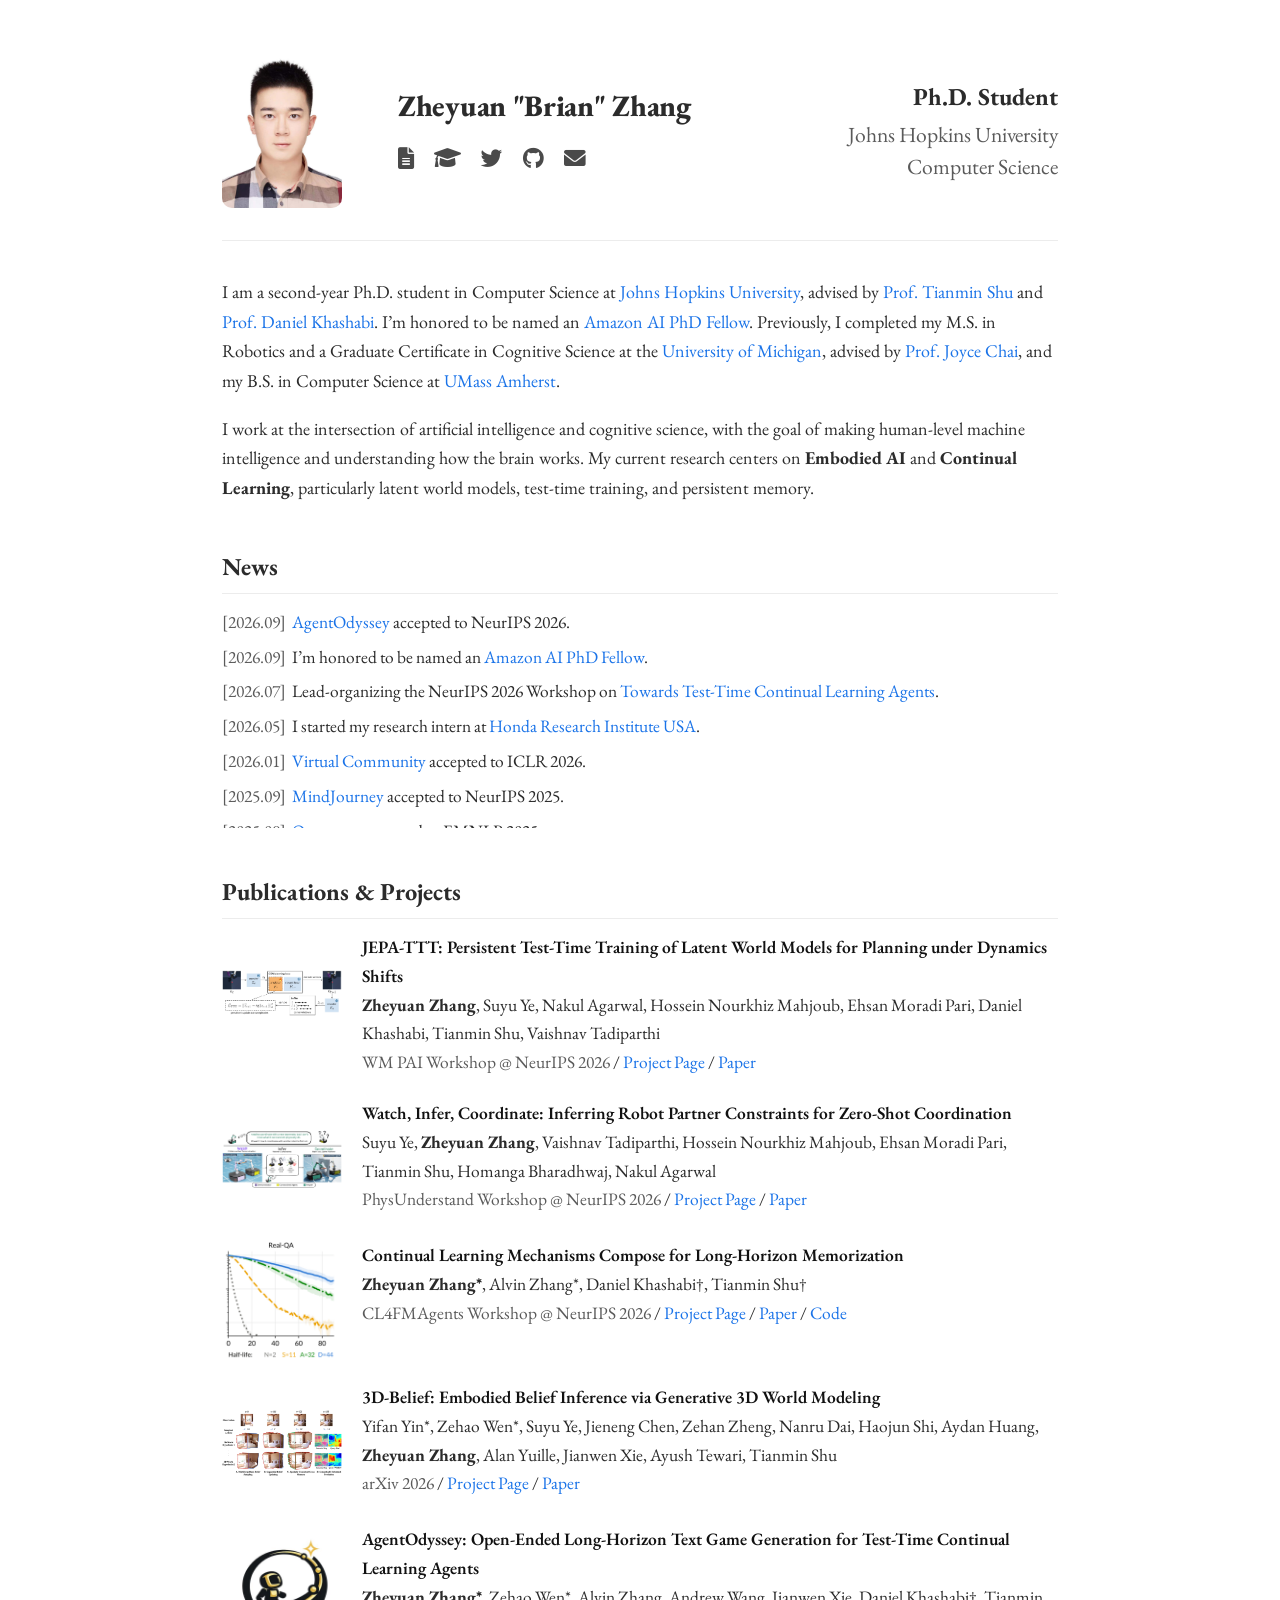
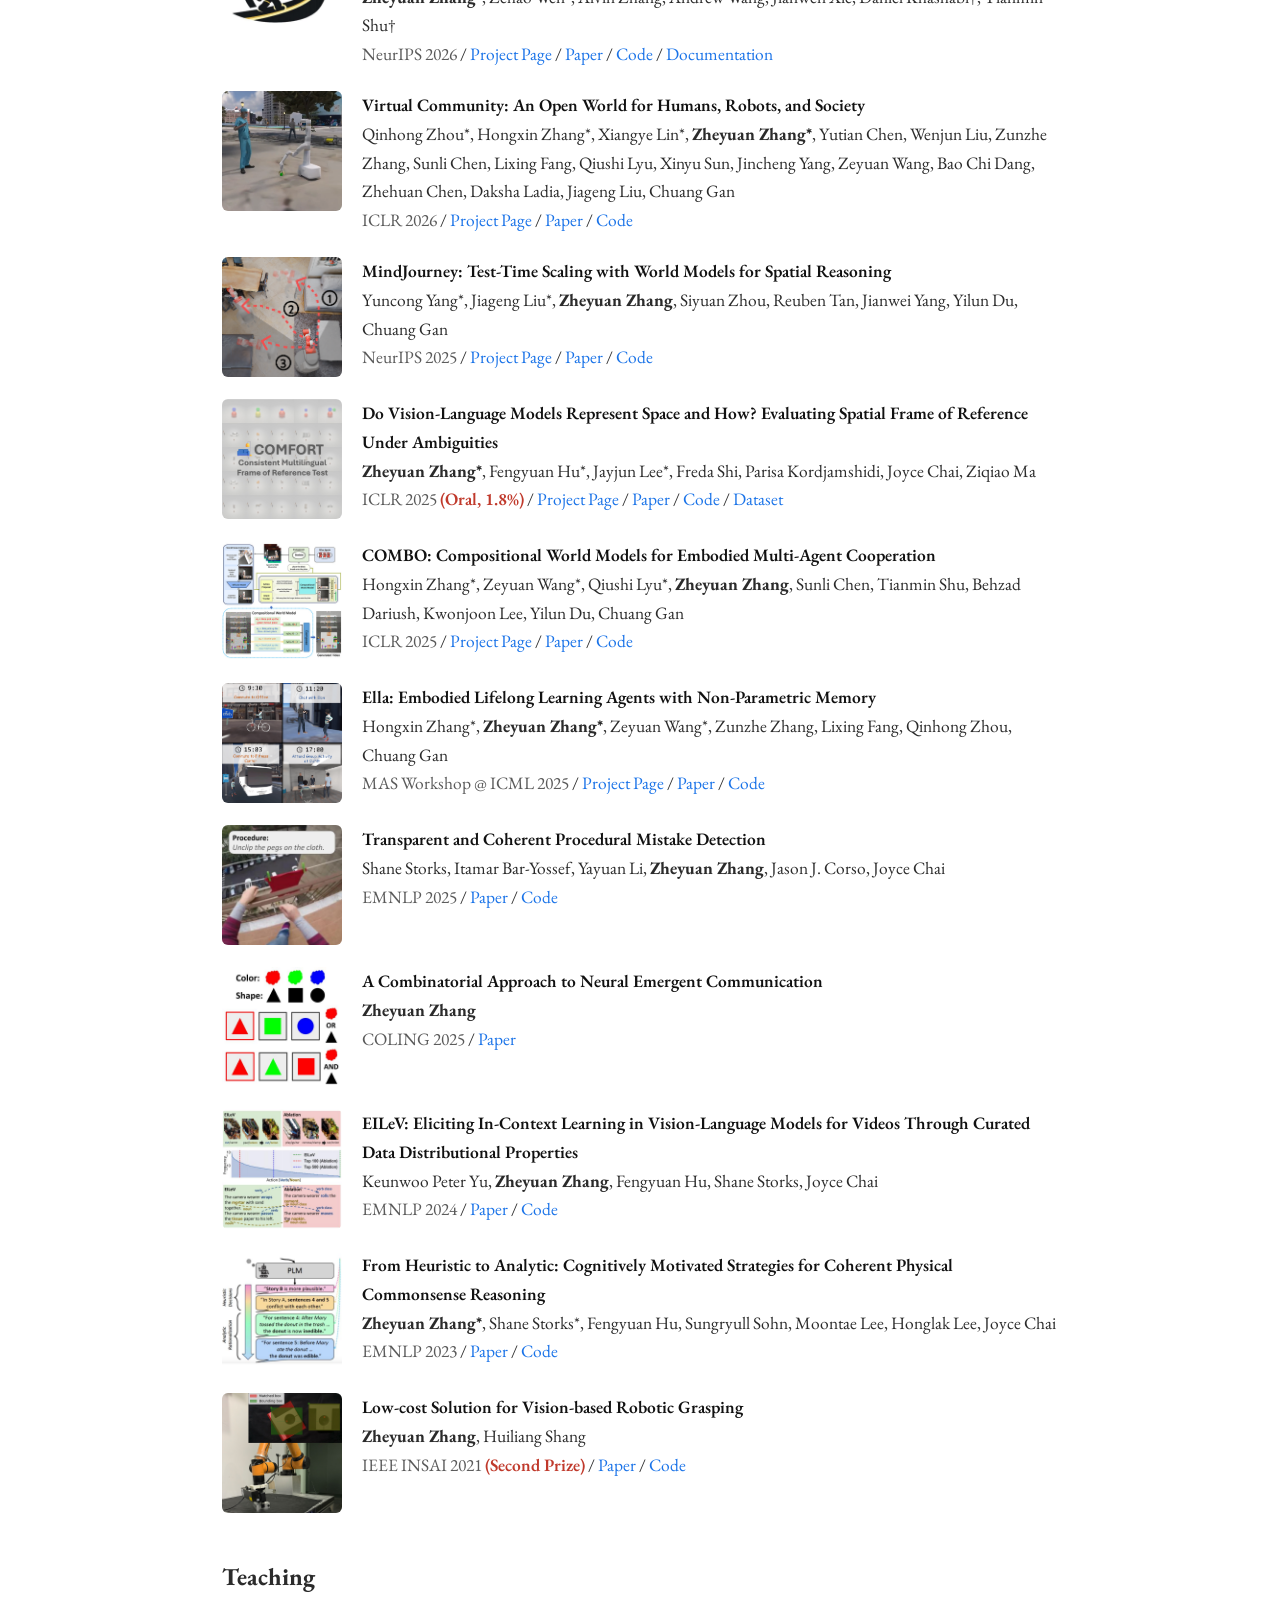
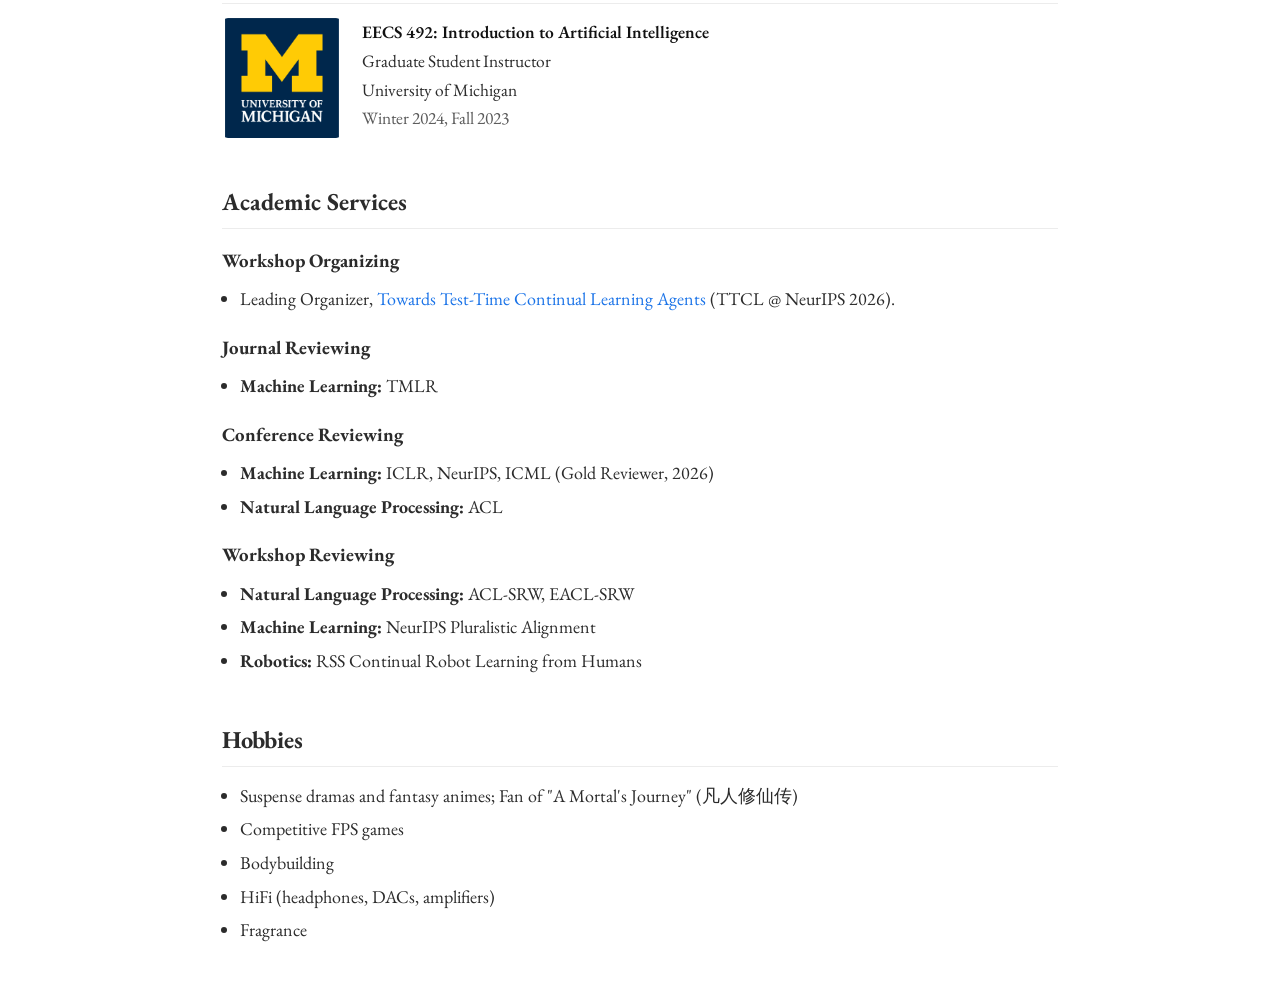
==== commit c5f3f417: "Use official abbreviated workshop names" ====
--- a/index.html
+++ b/index.html
@@ -68,7 +68,7 @@
       <div class="pub-info">
         <div class="title">JEPA-TTT: Persistent Test-Time Training of Latent World Models for Planning under Dynamics Shifts</div>
         <span class="me">Zheyuan Zhang</span>, Suyu Ye, Nakul Agarwal, Hossein Nourkhiz Mahjoub, Ehsan Moradi Pari, Daniel Khashabi, Tianmin Shu, Vaishnav Tadiparthi<br>
-        <span class="venue">World Models in Physical AI Workshop @ NeurIPS 2026</span> / <a href="https://jepa-ttt.github.io/">Project Page</a> / <a href="https://arxiv.org/abs/2610.00722">Paper</a>
+        <span class="venue">WM PAI Workshop @ NeurIPS 2026</span> / <a href="https://jepa-ttt.github.io/">Project Page</a> / <a href="https://arxiv.org/abs/2610.00722">Paper</a>
       </div>
     </div>
     <div class="pub">
@@ -76,7 +76,7 @@
       <div class="pub-info">
         <div class="title">Watch, Infer, Coordinate: Inferring Robot Partner Constraints for Zero-Shot Coordination</div>
         Suyu Ye, <span class="me">Zheyuan Zhang</span>, Vaishnav Tadiparthi, Hossein Nourkhiz Mahjoub, Ehsan Moradi Pari, Tianmin Shu, Homanga Bharadhwaj, Nakul Agarwal<br>
-        <span class="venue">Physical Understanding for Decision-Making Workshop @ NeurIPS 2026</span> / <a href="https://watch-infer-coordinate.github.io/">Project Page</a> / <a href="https://arxiv.org/abs/2610.02170">Paper</a>
+        <span class="venue">PhysUnderstand Workshop @ NeurIPS 2026</span> / <a href="https://watch-infer-coordinate.github.io/">Project Page</a> / <a href="https://arxiv.org/abs/2610.02170">Paper</a>
       </div>
     </div>
     <div class="pub">
@@ -84,7 +84,7 @@
       <div class="pub-info">
         <div class="title">Continual Learning Mechanisms Compose for Long-Horizon Memorization</div>
         <span class="me">Zheyuan Zhang*</span>, Alvin Zhang*, Daniel Khashabi†, Tianmin Shu†<br>
-        <span class="venue">Continual Learning in the Era of Foundation Models and Embodied Agents Workshop @ NeurIPS 2026</span> / <a href="https://compose-cl.github.io/">Project Page</a> / <a href="https://arxiv.org/abs/2609.06986">Paper</a> / <a href="https://github.com/cozheyuanzhangde/compose-cl">Code</a>
+        <span class="venue">CL4FMAgents Workshop @ NeurIPS 2026</span> / <a href="https://compose-cl.github.io/">Project Page</a> / <a href="https://arxiv.org/abs/2609.06986">Paper</a> / <a href="https://github.com/cozheyuanzhangde/compose-cl">Code</a>
       </div>
     </div>
     <div class="pub">
